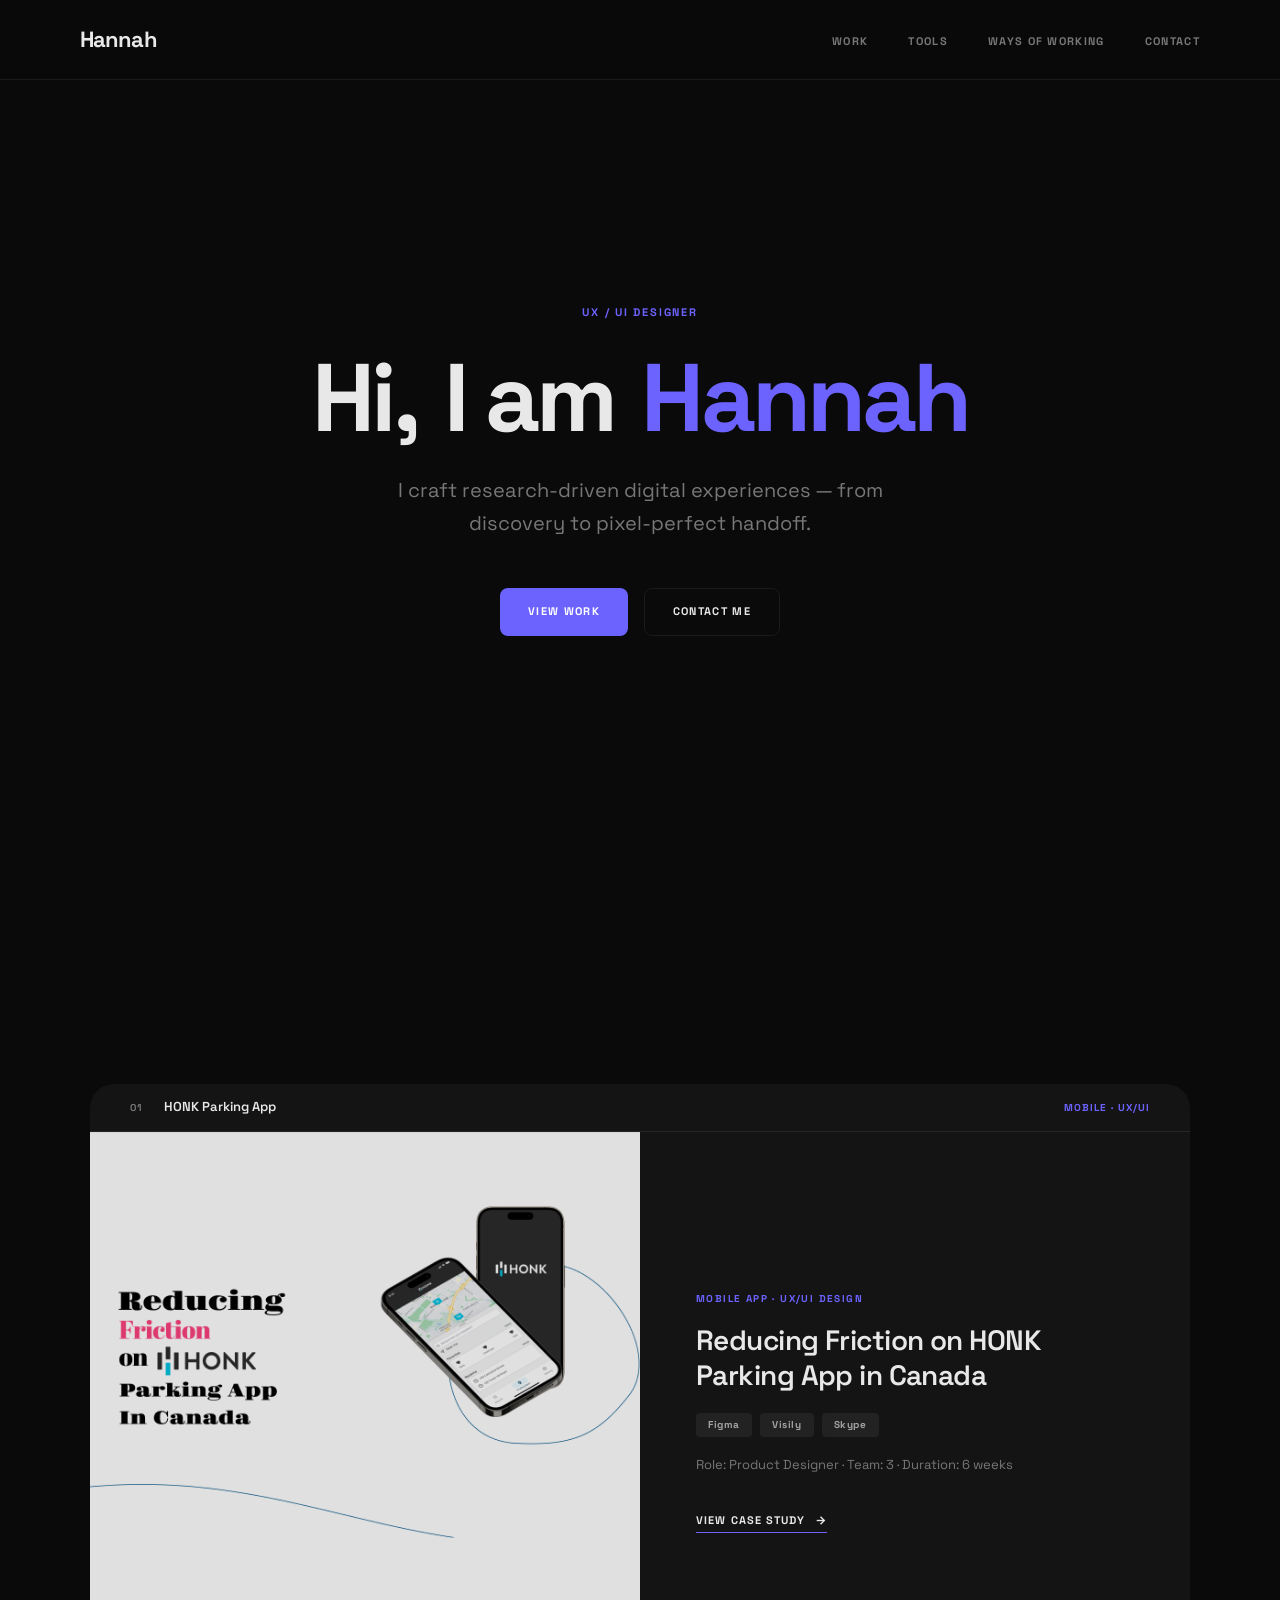
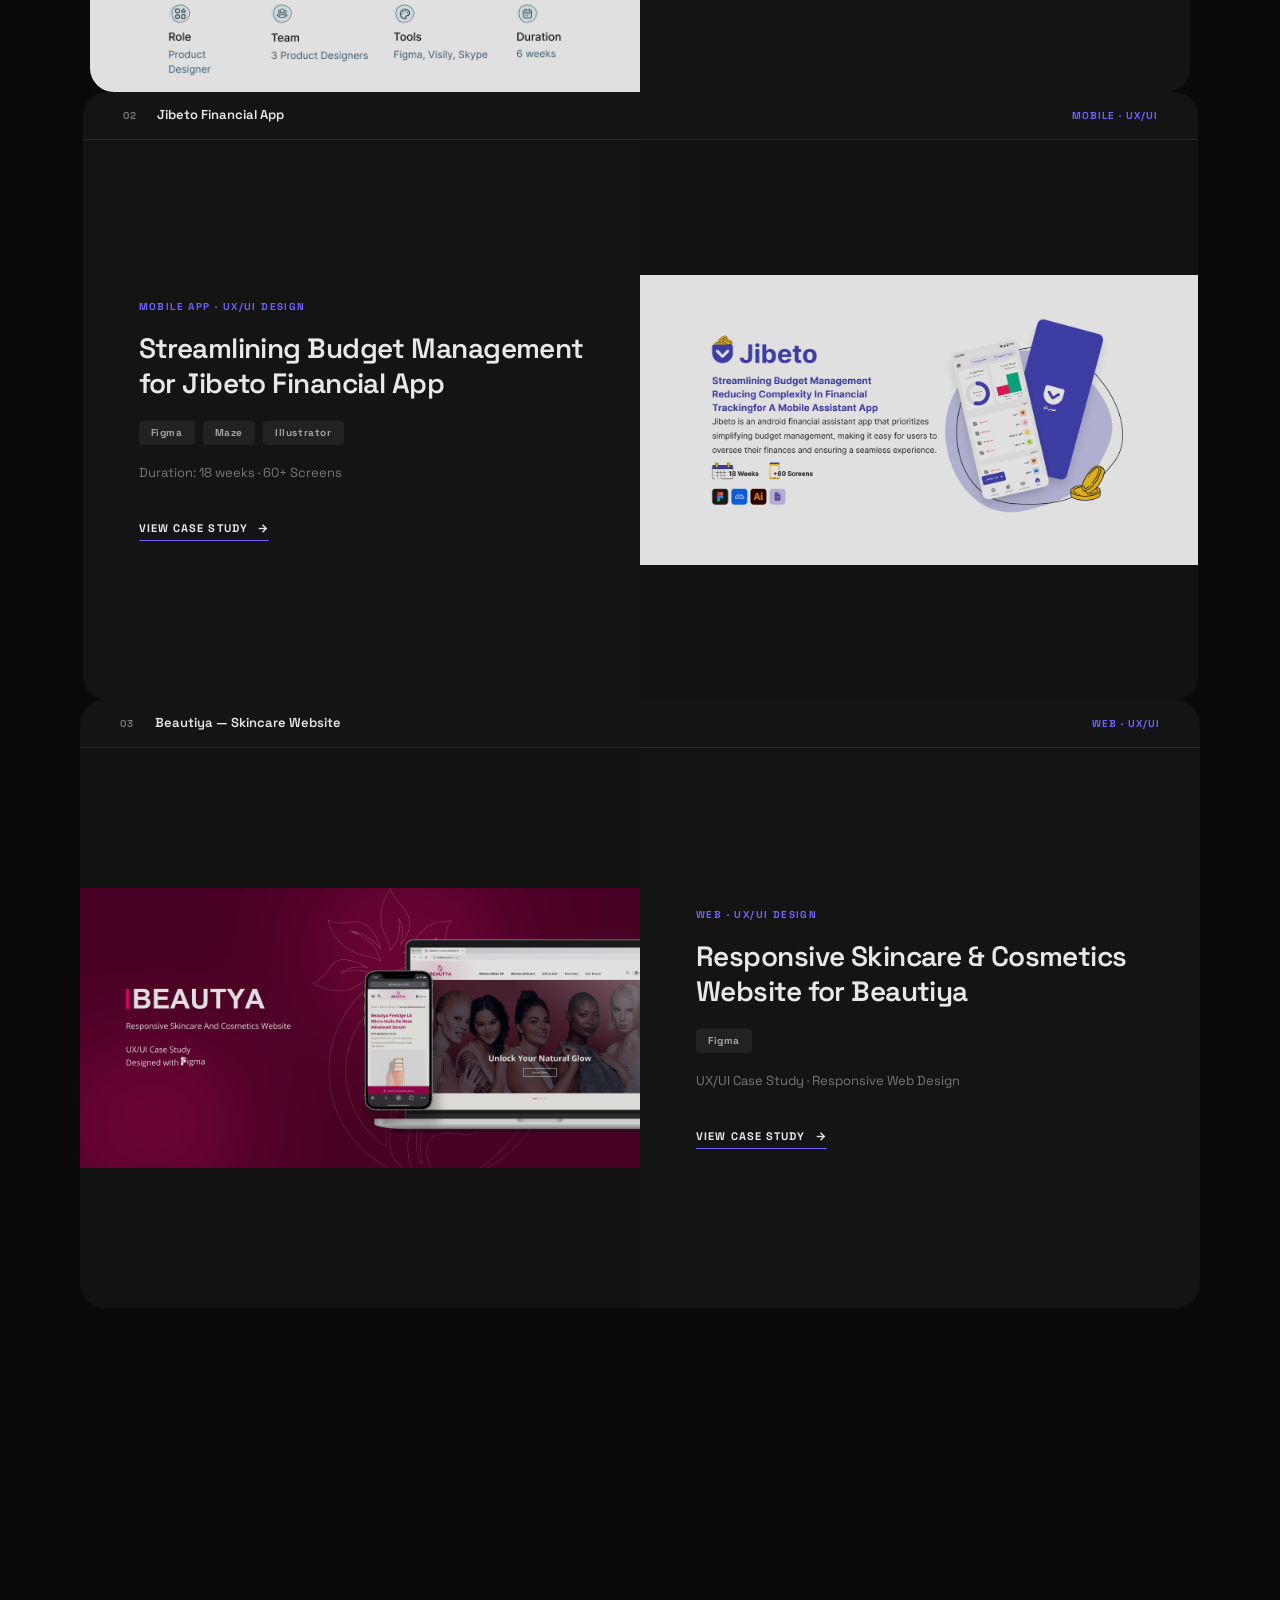
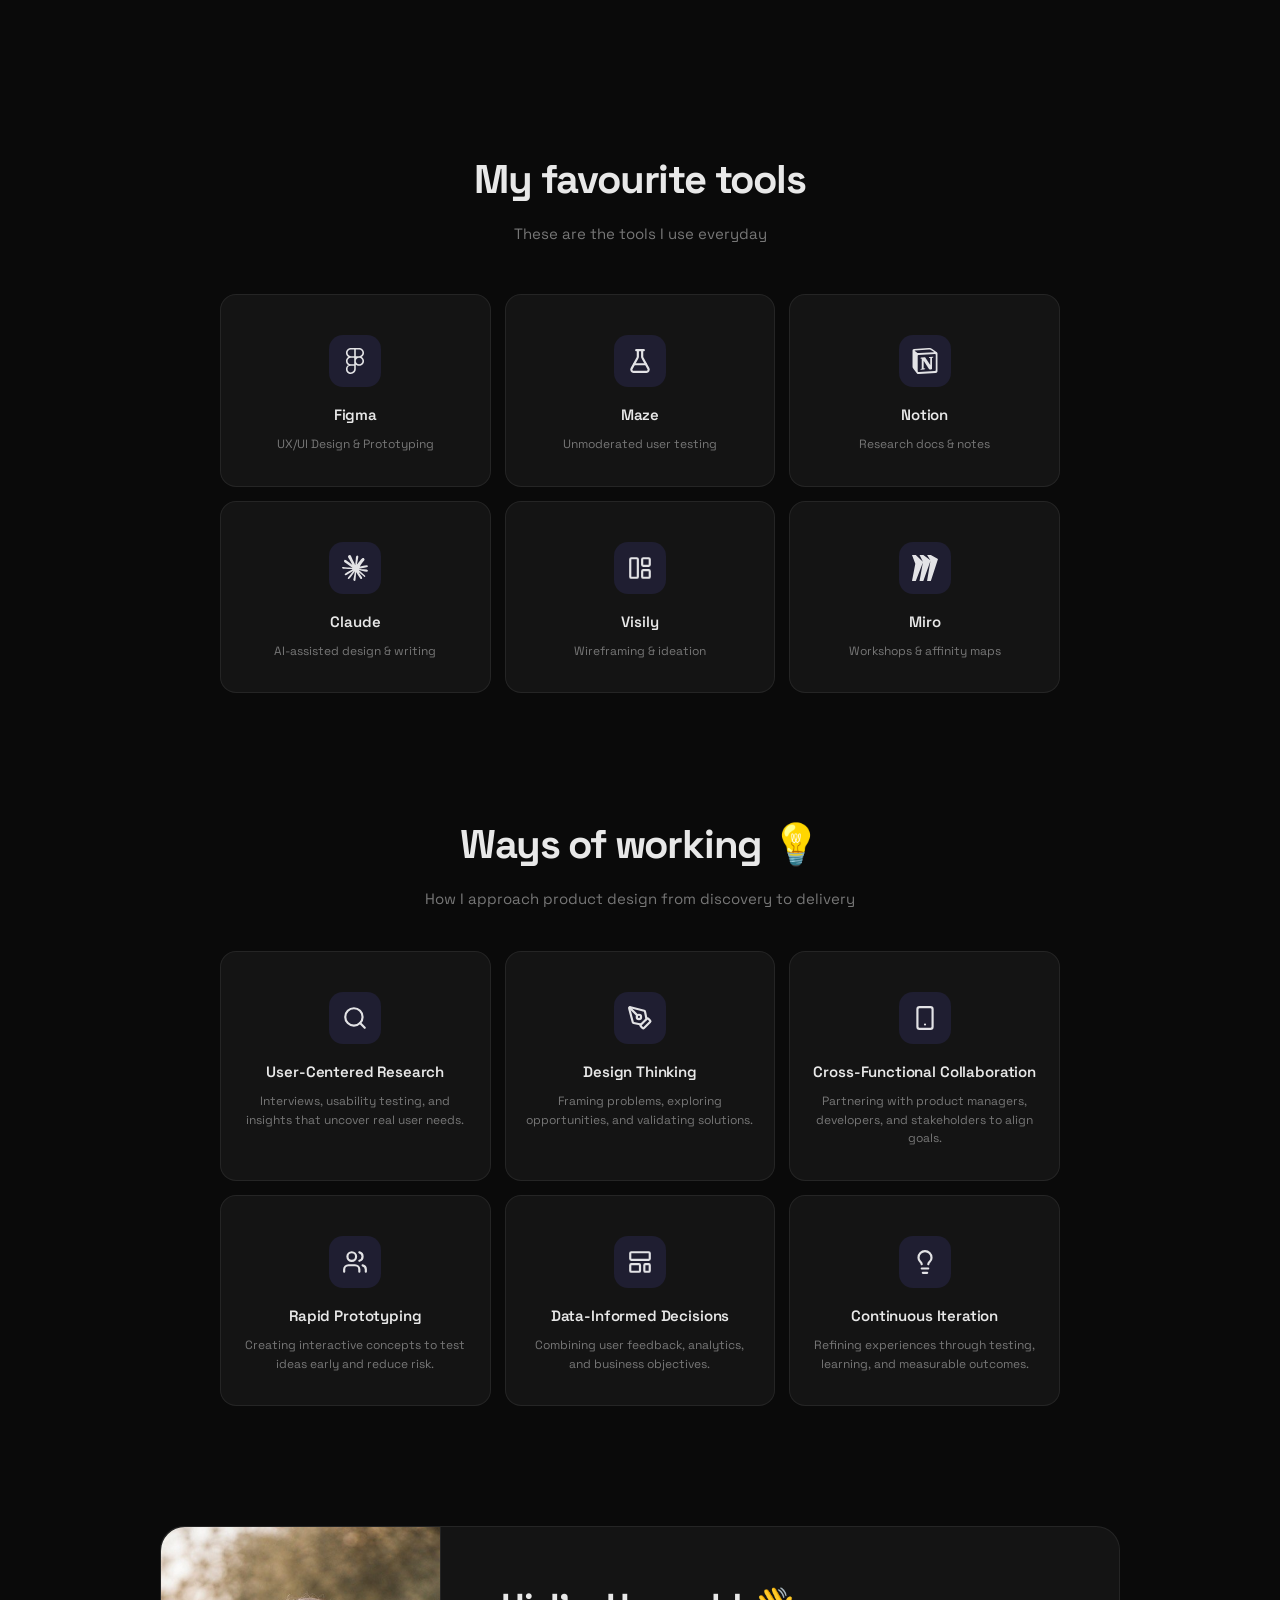
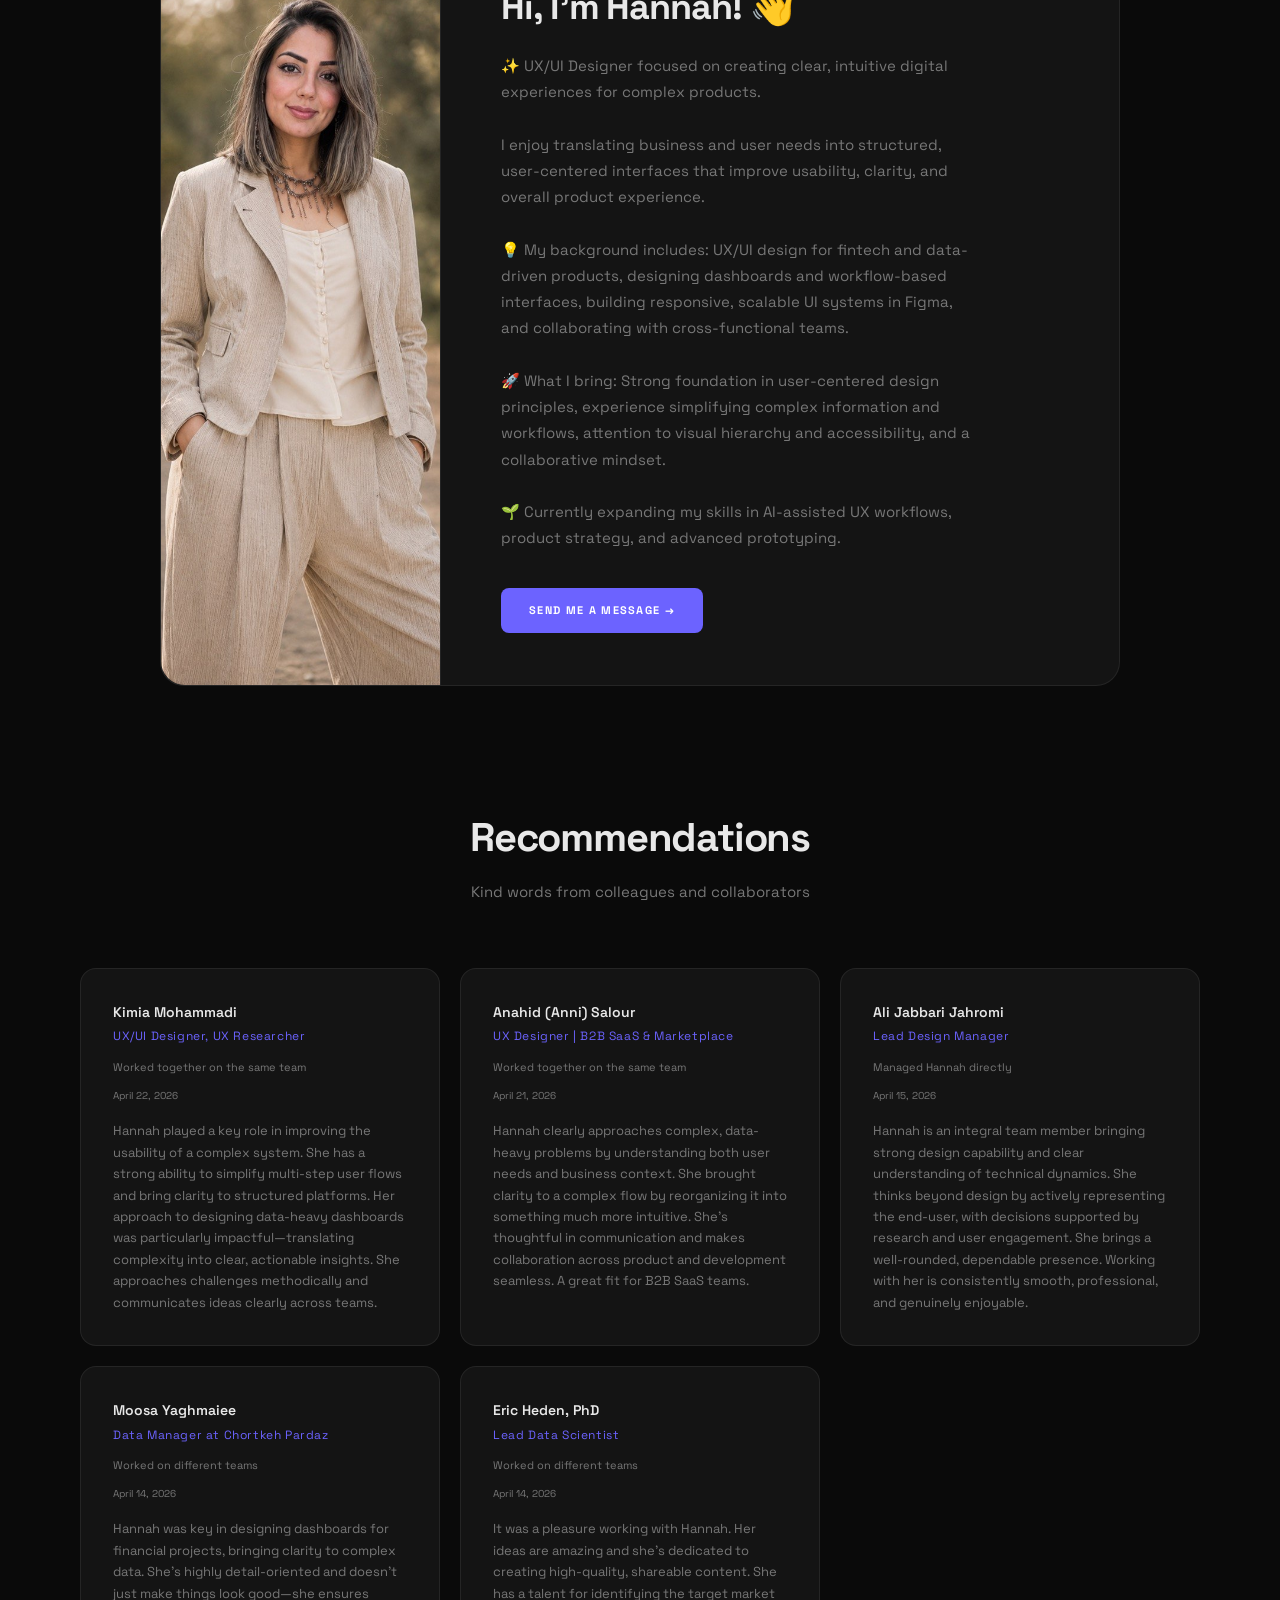
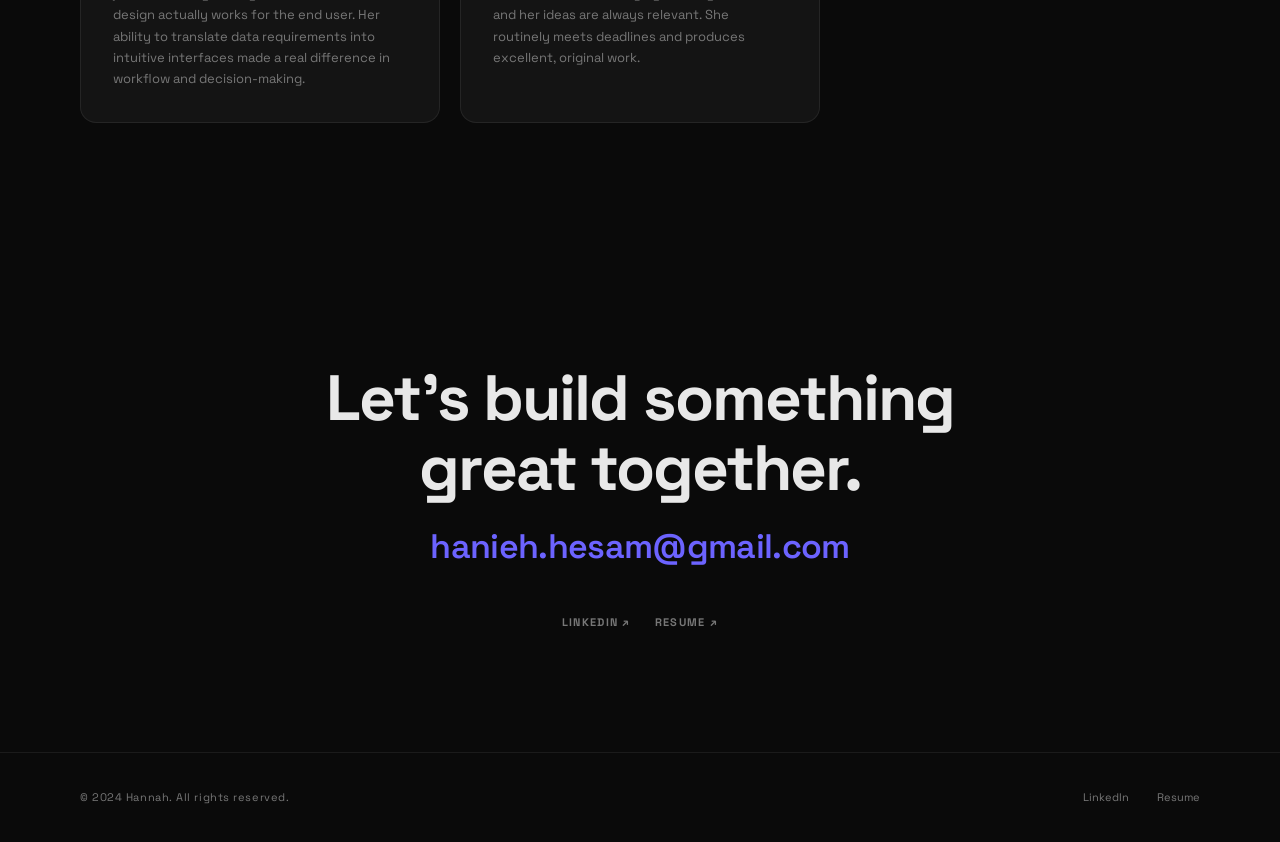
==== index.html @ 0804cde6 "Initial portfolio website" ====
<!DOCTYPE html>
<html lang="en">
<head>
  <meta charset="UTF-8">
  <meta name="viewport" content="width=device-width, initial-scale=1.0">
  <title>Hannah — UX/UI Designer</title>
  <link href="https://fonts.googleapis.com/css2?family=Space+Grotesk:wght@300;400;500;600;700&display=swap" rel="stylesheet">
  <style>
    :root {
      --bg: #0A0A0A;
      --surface: #141414;
      --surface-hover: #1c1c1c;
      --text: #E8E8E8;
      --text-muted: #777;
      --accent: #6C63FF;
      --accent-glow: rgba(108,99,255,0.25);
      --border: rgba(255,255,255,0.07);
      --r-sm: 8px;
      --r-md: 16px;
      --r-lg: 24px;
    }

    *, *::before, *::after { box-sizing: border-box; margin: 0; padding: 0; }
    html { scroll-behavior: smooth; }
    body {
      background: var(--bg);
      color: var(--text);
      font-family: 'Space Grotesk', sans-serif;
      line-height: 1.6;
      overflow-x: hidden;
    }

    /* ── ANIMATIONS ── */
    @keyframes wordIn {
      0%   { opacity:0; filter:blur(10px); transform:translateY(40px); }
      50%  { opacity:.5; filter:blur(4px); transform:translateY(-4px); }
      100% { opacity:1; filter:blur(0); transform:translateY(0); }
    }
    @keyframes scaleIn {
      from { transform:scaleX(0); }
      to   { transform:scaleX(1); }
    }

    /* scroll-enter base */
    .anim {
      opacity: 0;
      filter: blur(12px);
      transform: translateY(28px);
      transition:
        opacity .7s cubic-bezier(.25,.46,.45,.94),
        filter  .7s cubic-bezier(.25,.46,.45,.94),
        transform .7s cubic-bezier(.25,.46,.45,.94);
    }
    .anim.in { opacity:1; filter:blur(0); transform:translateY(0); }
    .d1 { transition-delay:.09s; }
    .d2 { transition-delay:.18s; }
    .d3 { transition-delay:.27s; }
    .d4 { transition-delay:.36s; }
    .d5 { transition-delay:.45s; }
    .d6 { transition-delay:.54s; }

    /* ── NAV ── */
    nav {
      position: fixed; top:0; left:0; right:0; z-index:100;
      padding: 22px 80px;
      display: flex; justify-content:space-between; align-items:center;
      background: rgba(10,10,10,.85);
      backdrop-filter: blur(24px);
      -webkit-backdrop-filter: blur(24px);
      border-bottom: 1px solid var(--border);
    }
    .nav-logo {
      font-size: 22px; font-weight:700; letter-spacing:-.04em;
      color: var(--text); text-decoration:none;
    }
    .nav-links { display:flex; gap:40px; list-style:none; }
    .nav-links a {
      font-size:11px; font-weight:700; letter-spacing:.12em; text-transform:uppercase;
      color: var(--text-muted); text-decoration:none; position:relative;
      transition: color .25s;
    }
    .nav-links a::after {
      content:''; position:absolute; bottom:-3px; left:0; width:100%; height:1px;
      background: var(--text); transform:scaleX(0); transform-origin:left;
      transition: transform .25s cubic-bezier(.25,.46,.45,.94);
    }
    .nav-links a:hover { color:var(--text); }
    .nav-links a:hover::after { transform:scaleX(1); }

    .hamburger {
      display:none; background:none; border:none; cursor:pointer; color:var(--text); padding:4px;
    }
    .mob-menu {
      display:none; position:fixed; inset:0; z-index:99;
      background:rgba(10,10,10,.97); flex-direction:column;
      justify-content:center; align-items:center; gap:48px;
    }
    .mob-menu.open { display:flex; }
    .mob-menu a { font-size:36px; font-weight:700; color:var(--text); text-decoration:none; }
    .mob-close {
      position:absolute; top:24px; right:24px;
      background:none; border:none; color:var(--text); cursor:pointer;
    }

    /* ── HERO ── */
    .hero {
      min-height:100vh; display:flex; align-items:center;
      padding: 120px 80px 80px; position:relative; overflow:hidden;
      isolation: isolate; z-index: 1;
    }
    .hero-inner { width:100%; z-index:1; text-align:center; display:flex; flex-direction:column; align-items:center; }
    .hero-label {
      display:block; font-size:11px; font-weight:700; letter-spacing:.16em;
      text-transform:uppercase; color:var(--accent); margin-bottom:28px;
    }
    .hero-h1 {
      font-size: clamp(52px,8vw,96px); font-weight:700; line-height:1.0;
      letter-spacing:-.04em; margin-bottom:28px;
      display:flex; flex-wrap:wrap; gap:.08em .28em; justify-content:center;
    }
    .hero-h1 .w {
      display:inline-block; opacity:0; filter:blur(10px); transform:translateY(40px);
    }
    .hero-h1 .w.in { animation: wordIn .7s cubic-bezier(.25,.46,.45,.94) forwards; }
    .hero-h1 .accent { color: var(--accent); }

    .hero-sub {
      font-size:20px; line-height:1.65; color:var(--text-muted);
      max-width:520px; margin-bottom:48px; text-align:center;
      opacity:0; filter:blur(8px); transform:translateY(20px);
      transition: all .7s cubic-bezier(.25,.46,.45,.94) .85s;
    }
    .hero-sub.in { opacity:1; filter:blur(0); transform:translateY(0); }
    .hero-ctas {
      display:flex; gap:16px; flex-wrap:wrap;
      opacity:0; transform:translateY(16px);
      transition: all .7s cubic-bezier(.25,.46,.45,.94) 1.05s;
    }
    .hero-ctas.in { opacity:1; transform:translateY(0); }

    /* buttons */
    .btn {
      display:inline-flex; align-items:center; gap:8px;
      font-size:11px; font-weight:700; letter-spacing:.12em; text-transform:uppercase;
      text-decoration:none; padding:14px 28px; border-radius:var(--r-sm);
      cursor:pointer; border:none;
      transition: transform .2s cubic-bezier(.4,0,.2,1), box-shadow .2s;
    }
    .btn:active { transform:scale(.97) !important; }
    .btn-fill { background:var(--accent); color:#fff; }
    .btn-fill:hover { transform:scale(1.05); box-shadow:0 8px 32px var(--accent-glow); }
    .btn-outline { background:transparent; color:var(--text); border:1px solid var(--border); }
    .btn-outline:hover { transform:scale(1.05); border-color:rgba(255,255,255,.25); }

    /* ── SECTION SHELL ── */
    .sec { padding:120px 80px; }
    .sec-label {
      display:inline-block; font-size:10px; font-weight:700; letter-spacing:.18em;
      text-transform:uppercase; color:var(--text-muted); margin-bottom:64px;
      position:relative;
    }
    .sec-label::after {
      content:''; position:absolute; bottom:-10px; left:0; width:100%; height:1px;
      background:var(--accent); transform:scaleX(0); transform-origin:left;
    }
    .sec-label.in::after { animation: scaleIn .9s cubic-bezier(.76,0,.24,1) .15s forwards; }

    /* ── WORK — STICKY FOLDING STACK ──
       Identical to stacky.framer.website:
       • All cards are direct siblings inside one scroll container — no wrappers.
       • Each card is position:sticky with top increasing by PEEK_H (48px) per card.
       • Later cards in the DOM appear on top (natural z stacking).
       • When you scroll, each new card slides up and covers the previous one,
         leaving only its PEEK_H strip visible — exactly like dealing cards.
       • Slightly increasing max-width per card creates a perspective fan.
    */
    .work-sticky-section {
      padding-top: 0;
      padding-bottom: 0;
    }
    .work-section-header { padding: 120px 80px 64px; }

    /* The stack container — all 3 sticky cards live directly inside this */
    .work-stack {
      position: relative;
      /* bottom padding keeps the full last card visible after scrolling */
      padding-bottom: 320px;
    }

    .work-card-sticky {
      position: sticky;
      /* top & max-width set per-card via inline style */
      width: calc(100% - 160px);
      margin: 0 auto;
      border-radius: var(--r-lg);
      overflow: hidden;
      background: var(--surface);
      transform-origin: top center;
      /* transition only for hover bg; transform is JS-driven */
      transition: background .4s, box-shadow .4s;
    }
    .work-card-sticky:hover {
      background: var(--surface-hover);
      box-shadow: 0 24px 60px rgba(0,0,0,.6);
    }

    /* ── PEEK STRIP ──
       This 48px bar is what shows when a card is buried under the next one.
       Height must equal the step between each card's `top` value.
    */
    .card-peek {
      height: 48px;
      display: flex;
      align-items: center;
      gap: 20px;
      padding: 0 40px;
      border-bottom: 1px solid var(--border);
    }
    .card-peek-num  { font-size:10px; font-weight:700; letter-spacing:.14em; color:var(--text-muted); }
    .card-peek-name { font-size:13px; font-weight:600; color:var(--text); flex:1; }
    .card-peek-cat  { font-size:10px; font-weight:700; letter-spacing:.1em; text-transform:uppercase; color:var(--accent); }

    /* ── CARD BODY ── */
    .card-inner {
      display: grid;
      grid-template-columns: 1fr 1fr;
      min-height: 560px;
    }
    .card-inner.rev { direction: rtl; }
    .card-inner.rev > * { direction: ltr; }

    .wc-img { overflow: hidden; display: flex; align-items: stretch; }
    .wc-img img {
      width: 100%; height: 100%;
      object-fit: cover; object-position: top center;
      display: block;
      transition: transform .7s cubic-bezier(.25,.46,.45,.94), filter .7s;
      filter: brightness(.88);
    }
    .wc-img.contain img {
      object-fit: contain; object-position: center;
      background: var(--surface);
    }
    .work-card-sticky:hover .wc-img img { transform: scale(1.04); filter: brightness(1); }
    .wc-body { padding: 48px 56px; display: flex; flex-direction: column; justify-content: center; }
    .wc-cat {
      font-size: 10px; font-weight: 700; letter-spacing: .14em; text-transform: uppercase;
      color: var(--accent); margin-bottom: 16px;
    }
    .wc-title { font-size: 28px; font-weight: 600; line-height: 1.25; letter-spacing: -.02em; margin-bottom: 20px; }
    .wc-tags { display: flex; flex-wrap: wrap; gap: 8px; margin-bottom: 18px; }
    .tag {
      background: rgba(255,255,255,.06); color: rgba(232,232,232,.65);
      padding: 4px 12px; border-radius: 4px; font-size: 10px; font-weight: 700; letter-spacing: .06em;
    }
    .wc-meta { font-size: 13px; color: var(--text-muted); margin-bottom: 36px; }
    .wc-cta {
      display: inline-flex; align-items: center; gap: 8px;
      font-size:11px; font-weight:700; letter-spacing:.1em; text-transform:uppercase;
      color:var(--text); text-decoration:none;
      padding-bottom:3px; border-bottom:1px solid var(--accent); width:fit-content;
      transition:gap .2s, color .2s;
    }
    .wc-cta svg { width:13px; height:13px; transition:transform .2s; }
    .wc-cta:hover { gap:14px; color:var(--accent); }
    .wc-cta:hover svg { transform:translateX(3px); }

    /* ── TOOLS + WAYS OF WORKING — centered 3×2 icon card grid ── */
    .tools-header { margin-bottom: 48px; text-align: center; }
    .tools-h {
      font-size: clamp(26px, 3.5vw, 40px); font-weight: 700;
      letter-spacing: -.03em; margin-bottom: 10px; text-align: center;
    }
    .tools-sub-text { font-size: 15px; color: var(--text-muted); text-align: center; }
    .tools-sub-text { margin-bottom: 40px; }

    .icon-grid {
      display: grid;
      grid-template-columns: repeat(3, 1fr);
      gap: 14px;
      max-width: 840px;
      margin: 0 auto;
    }
    .icon-card {
      background: var(--surface); border: 1px solid var(--border);
      border-radius: var(--r-md); padding: 40px 20px 32px;
      text-align: center; display: flex; flex-direction: column;
      align-items: center; gap: 8px;
      transition: background .3s, transform .3s cubic-bezier(.25,.46,.45,.94), box-shadow .3s;
    }
    .icon-card:hover {
      background: var(--surface-hover);
      transform: translateY(-5px);
      box-shadow: 0 16px 40px rgba(0,0,0,.45);
    }
    .ic-icon-wrap {
      width: 52px; height: 52px; border-radius: 14px;
      background: rgba(108,99,255,.12);
      display: flex; align-items: center; justify-content: center;
      margin-bottom: 8px;
    }
    .ic-icon {
      width: 26px; height: 26px;
      filter: brightness(0) invert(1); opacity: .88;
    }
    .ic-num {
      font-size: 10px; font-weight: 700; letter-spacing: .16em; color: var(--accent);
    }
    .ic-title { font-size: 15px; font-weight: 600; letter-spacing: -.01em; }
    .ic-desc { font-size: 12px; color: var(--text-muted); line-height: 1.55; }

    /* ── ABOUT CARD — same width as work cards ── */
    .about-section { padding: 0 80px 120px; }
    .about-card {
      width: calc(100% - 160px); max-width: 1130px; margin: 0 auto;
      background: var(--surface); border: 1px solid var(--border);
      border-radius: var(--r-lg); display: grid;
      grid-template-columns: 280px 1fr;
      transition: box-shadow .35s;
    }
    .about-card:hover { box-shadow: 0 20px 60px rgba(0,0,0,.45); }
    .about-img-wrap {
      overflow: hidden;
      min-height: 320px; border-right: 1px solid var(--border);
      border-radius: var(--r-lg) 0 0 var(--r-lg);
    }
    .about-img-wrap img {
      width: 100%; height: 100%; object-fit: cover; object-position: center top; display: block;
    }
    .about-body {
      padding: 52px 60px;
      display: flex; flex-direction: column; justify-content: center;
    }
    .about-greeting {
      font-size: clamp(26px, 3vw, 36px); font-weight: 700;
      letter-spacing: -.03em; margin-bottom: 16px;
    }
    .about-desc {
      font-size: 15px; line-height: 1.75; color: var(--text-muted);
      max-width: 480px; margin-bottom: 36px;
    }
    .about-btn {
      align-self: flex-start;
      display: inline-flex; align-items: center; gap: 8px;
      font-size: 11px; font-weight: 700; letter-spacing: .12em; text-transform: uppercase;
      text-decoration: none; padding: 14px 28px; border-radius: var(--r-sm);
      background: var(--accent); color: #fff;
      transition: transform .2s, box-shadow .2s;
    }
    .about-btn:hover { transform: scale(1.05); box-shadow: 0 8px 32px var(--accent-glow); }

    /* ── CONTACT ── */
    .contact-sec { padding:120px 80px; text-align:center; display:flex; flex-direction:column; align-items:center; }
    .contact-h {
      font-size:clamp(38px,5vw,68px); font-weight:700; line-height:1.1;
      letter-spacing:-.03em; max-width:700px; margin-bottom:16px;
    }
    .contact-sub { font-size:16px; color:var(--text-muted); margin-bottom:48px; }
    .contact-email {
      display:inline-block; font-size:clamp(18px,3vw,34px); font-weight:600;
      letter-spacing:-.02em; color:var(--accent); text-decoration:none;
      margin-bottom:40px; position:relative;
    }
    .contact-email::after {
      content:''; position:absolute; bottom:-3px; left:0; width:100%; height:2px;
      background:var(--accent); transform:scaleX(0); transform-origin:center;
      transition:transform .3s;
    }
    .contact-email:hover::after { transform:scaleX(1); }
    .contact-socials { display:flex; gap:24px; justify-content:center; }
    .soc-link {
      font-size:11px; font-weight:700; letter-spacing:.12em; text-transform:uppercase;
      color:var(--text-muted); text-decoration:none;
      transition:color .2s, transform .2s;
    }
    .soc-link:hover { color:var(--text); transform:translateX(3px); }

    /* ── RECOMMENDATIONS ── */
    .recommendations-section { padding: 0 80px 120px; }
    .recommendations-header { text-align: center; margin-bottom: 64px; }
    .rec-h { font-size: clamp(26px, 3.5vw, 40px); font-weight: 700; letter-spacing: -.03em; margin-bottom: 10px; }
    .rec-sub { font-size: 15px; color: var(--text-muted); }
    .rec-grid { display: grid; grid-template-columns: repeat(auto-fit, minmax(320px, 1fr)); gap: 20px; max-width: 1200px; margin: 0 auto; }
    .rec-card {
      background: var(--surface); border: 1px solid var(--border);
      border-radius: var(--r-md); padding: 32px;
      transition: background .3s, box-shadow .3s;
      display: flex; flex-direction: column;
    }
    .rec-card:hover { background: var(--surface-hover); box-shadow: 0 16px 40px rgba(0,0,0,.45); }
    .rec-author { font-size: 14px; font-weight: 600; color: var(--text); margin-bottom: 4px; }
    .rec-title { font-size: 12px; color: var(--accent); margin-bottom: 12px; letter-spacing: .05em; }
    .rec-relation { font-size: 11px; color: var(--text-muted); margin-bottom: 12px; }
    .rec-date { font-size: 10px; color: var(--text-muted); margin-bottom: 16px; }
    .rec-text { font-size: 13px; color: var(--text-muted); line-height: 1.65; flex: 1; }

    /* ── FOOTER ── */
    footer {
      padding:36px 80px; border-top:1px solid var(--border);
      display:flex; justify-content:space-between; align-items:center;
    }
    .foot-copy { font-size:11px; color:var(--text-muted); letter-spacing:.05em; }
    .foot-links { display:flex; gap:28px; }
    .foot-links a {
      font-size:11px; color:var(--text-muted); text-decoration:none;
      transition:color .2s;
    }
    .foot-links a:hover { color:var(--text); }

    /* ── RESPONSIVE ── */
    @media(max-width:900px){
      nav { padding:18px 24px; }
      .nav-links { display:none; }
      .hamburger { display:block; }
      .hero { padding:100px 24px 60px; }
      .sec { padding:80px 24px; }
      /* Work sticky — disable on mobile, show flat */
      .work-section-header { padding: 80px 24px 48px; }
      .work-stack { padding-bottom: 0; }
      .work-card-sticky {
        position: relative !important;
        top: auto !important;
        max-width: 100% !important;
        width: calc(100% - 48px) !important;
        transform: none !important;
        margin-bottom: 4px;
      }
      .card-inner { grid-template-columns: 1fr; min-height: auto; }
      .card-inner.rev { direction: ltr; }
      .wc-img { height: 240px; }
      .wc-img img { height: 240px; }
      .wc-body { padding: 32px 28px; }
      .wc-title { font-size: 20px; }
      .icon-grid { grid-template-columns: repeat(2, 1fr); max-width: 100%; }
      .about-section { padding: 0 24px 80px; }
      .about-card { grid-template-columns: 1fr; width: calc(100% - 48px); max-width: 100%; }
      .about-img-wrap { min-height: 200px; border-right: none; border-bottom: 1px solid var(--border); border-radius: var(--r-lg) var(--r-lg) 0 0; }
      .about-body { padding: 32px 28px; }
      .recommendations-section { padding: 0 24px 80px; }
      .rec-grid { grid-template-columns: 1fr; }
      .contact-sec { padding:80px 24px; }
      footer { padding:28px 24px; flex-direction:column; gap:16px; text-align:center; }
    }
    @media(max-width:480px){
      .icon-grid { grid-template-columns: 1fr; }
      .icon-card { padding: 32px 16px 24px; }
    }
    @media(prefers-reduced-motion:reduce){
      *,*::before,*::after { animation-duration:.01ms !important; transition-duration:.01ms !important; }
    }
  </style>
</head>
<body>

<!-- NAV -->
<nav>
  <a class="nav-logo" href="#">Hannah</a>
  <ul class="nav-links">
    <li><a href="#work">Work</a></li>
    <li><a href="#tools">Tools</a></li>
    <li><a href="#skills">Ways of working</a></li>
    <li><a href="#contact">Contact</a></li>
  </ul>
  <button class="hamburger" id="ham" aria-label="Menu">
    <svg width="22" height="22" viewBox="0 0 24 24" fill="none" stroke="currentColor" stroke-width="2">
      <line x1="3" y1="6" x2="21" y2="6"/><line x1="3" y1="12" x2="21" y2="12"/><line x1="3" y1="18" x2="21" y2="18"/>
    </svg>
  </button>
</nav>

<!-- MOBILE MENU -->
<div class="mob-menu" id="mobMenu">
  <button class="mob-close" onclick="closeMob()" aria-label="Close">
    <svg width="24" height="24" viewBox="0 0 24 24" fill="none" stroke="currentColor" stroke-width="2">
      <line x1="18" y1="6" x2="6" y2="18"/><line x1="6" y1="6" x2="18" y2="18"/>
    </svg>
  </button>
  <a href="#work" onclick="closeMob()">Work</a>
  <a href="#tools" onclick="closeMob()">Tools</a>
  <a href="#skills" onclick="closeMob()">Ways of working</a>
  <a href="#contact" onclick="closeMob()">Contact</a>
</div>

<!-- HERO -->
<section class="hero">
  <div class="hero-inner">
    <span class="hero-label anim" id="hLabel">UX / UI Designer</span>
    <h1 class="hero-h1" id="hTitle" aria-label="Hi, I am Hannah">
      <span class="w">Hi,</span>
      <span class="w">I&nbsp;am</span>
      <span class="w accent">Hannah</span>
    </h1>
    <p class="hero-sub" id="hSub">
      I craft research-driven digital experiences — from discovery to pixel-perfect handoff.
    </p>
    <div class="hero-ctas" id="hCtas">
      <a href="#work" class="btn btn-fill">View Work</a>
      <a href="#contact" class="btn btn-outline">Contact Me</a>
    </div>
  </div>
</section>

<!-- WORK — Identical sticky fold to stacky.framer.website -->
<!--
  HOW THIS WORKS:
  All 3 cards are direct siblings inside .work-stack (NO individual wrappers).
  position:sticky + the cards' own natural height creates scroll distance.
  Card 1 sticks at top:80px.  Card 2 scrolls up and sticks at top:128px,
  leaving 48px of Card 1 visible above it.  Card 3 sticks at top:176px,
  leaving 48px of Card 2 and 96px of Card 1 above it.
  Result: a fan of peeking card tabs — identical to the Stacky fold effect.
-->
<section id="work" class="work-sticky-section">

  <div class="work-section-header">
  </div>

  <div class="work-stack">

    <!--
      Card 1 — HONK
      top: 80px  (nav height ~72px + small buffer)
      max-width: 1100px  (narrowest — deepest in fan when buried)
      z-order: first in DOM → sits behind Card 2 & 3 naturally
    -->
    <div class="work-card-sticky" style="top:80px; max-width:1100px;">
      <div class="card-peek">
        <span class="card-peek-num">01</span>
        <span class="card-peek-name">HONK Parking App</span>
        <span class="card-peek-cat">Mobile · UX/UI</span>
      </div>
      <div class="card-inner">
        <div class="wc-img">
          <img src="portfoli_cases/Honk/01_header.png" alt="HONK Parking App case study" loading="lazy">
        </div>
        <div class="wc-body">
          <span class="wc-cat">Mobile App · UX/UI Design</span>
          <h3 class="wc-title">Reducing Friction on HONK Parking App in Canada</h3>
          <div class="wc-tags">
            <span class="tag">Figma</span><span class="tag">Visily</span><span class="tag">Skype</span>
          </div>
          <p class="wc-meta">Role: Product Designer · Team: 3 · Duration: 6 weeks</p>
          <a href="honk.html" class="wc-cta">
            View Case Study
            <svg viewBox="0 0 24 24" fill="none" stroke="currentColor" stroke-width="2.5">
              <line x1="5" y1="12" x2="19" y2="12"/><polyline points="12 5 19 12 12 19"/>
            </svg>
          </a>
        </div>
      </div>
    </div>

    <!--
      Card 2 — JIBETO
      top: 128px  (= 80 + 48px peek strip)
      max-width: 1120px  (medium — mid fan)
      z-order: second → sits above Card 1, below Card 3
    -->
    <div class="work-card-sticky" style="top:128px; max-width:1115px;">
      <div class="card-peek">
        <span class="card-peek-num">02</span>
        <span class="card-peek-name">Jibeto Financial App</span>
        <span class="card-peek-cat">Mobile · UX/UI</span>
      </div>
      <div class="card-inner rev">
        <div class="wc-img contain">
          <img src="portfoli_cases/Jibeto/Header.png" alt="Jibeto Financial App case study" loading="lazy">
        </div>
        <div class="wc-body">
          <span class="wc-cat">Mobile App · UX/UI Design</span>
          <h3 class="wc-title">Streamlining Budget Management for Jibeto Financial App</h3>
          <div class="wc-tags">
            <span class="tag">Figma</span><span class="tag">Maze</span><span class="tag">Illustrator</span>
          </div>
          <p class="wc-meta">Duration: 18 weeks · 60+ Screens</p>
          <a href="jibeto.html" class="wc-cta">
            View Case Study
            <svg viewBox="0 0 24 24" fill="none" stroke="currentColor" stroke-width="2.5">
              <line x1="5" y1="12" x2="19" y2="12"/><polyline points="12 5 19 12 12 19"/>
            </svg>
          </a>
        </div>
      </div>
    </div>

    <!--
      Card 3 — BEAUTIYA
      top: 176px  (= 128 + 48px peek strip)
      max-width: 1140px  (widest — frontmost in fan, full card visible)
      z-order: last → naturally on top of Card 1 & 2
    -->
    <div class="work-card-sticky" style="top:176px; max-width:1130px;">
      <div class="card-peek">
        <span class="card-peek-num">03</span>
        <span class="card-peek-name">Beautiya — Skincare Website</span>
        <span class="card-peek-cat">Web · UX/UI</span>
      </div>
      <div class="card-inner">
        <div class="wc-img contain">
          <img src="portfoli_cases/beautiya/00_header.png" alt="Beautiya Cosmetics Website case study" loading="lazy">
        </div>
        <div class="wc-body">
          <span class="wc-cat">Web · UX/UI Design</span>
          <h3 class="wc-title">Responsive Skincare &amp; Cosmetics Website for Beautiya</h3>
          <div class="wc-tags">
            <span class="tag">Figma</span>
          </div>
          <p class="wc-meta">UX/UI Case Study · Responsive Web Design</p>
          <a href="beautiya.html" class="wc-cta">
            View Case Study
            <svg viewBox="0 0 24 24" fill="none" stroke="currentColor" stroke-width="2.5">
              <line x1="5" y1="12" x2="19" y2="12"/><polyline points="12 5 19 12 12 19"/>
            </svg>
          </a>
        </div>
      </div>
    </div>

  </div><!-- /.work-stack -->

</section>

<!-- TOOLS -->
<section id="tools" class="sec">
  <div class="tools-header">
    <h2 class="tools-h anim">My favourite tools</h2>
    <p class="tools-sub-text anim d1">These are the tools I use everyday</p>
  </div>
  <div class="icon-grid">
    <div class="icon-card anim">
      <div class="ic-icon-wrap">
        <img class="ic-icon" src="icons/tool-figma.svg" alt="" width="26" height="26">
      </div>
      <span class="ic-title">Figma</span>
      <span class="ic-desc">UX/UI Design &amp; Prototyping</span>
    </div>
    <div class="icon-card anim d1">
      <div class="ic-icon-wrap">
        <img class="ic-icon" src="icons/tool-maze.svg" alt="" width="26" height="26">
      </div>
      <span class="ic-title">Maze</span>
      <span class="ic-desc">Unmoderated user testing</span>
    </div>
    <div class="icon-card anim d2">
      <div class="ic-icon-wrap">
        <img class="ic-icon" src="icons/tool-notion.svg" alt="" width="26" height="26">
      </div>
      <span class="ic-title">Notion</span>
      <span class="ic-desc">Research docs &amp; notes</span>
    </div>
    <div class="icon-card anim d3">
      <div class="ic-icon-wrap">
        <img class="ic-icon" src="icons/tool-claude.svg" alt="" width="26" height="26">
      </div>
      <span class="ic-title">Claude</span>
      <span class="ic-desc">AI-assisted design &amp; writing</span>
    </div>
    <div class="icon-card anim d4">
      <div class="ic-icon-wrap">
        <img class="ic-icon" src="icons/tool-visily.svg" alt="" width="26" height="26">
      </div>
      <span class="ic-title">Visily</span>
      <span class="ic-desc">Wireframing &amp; ideation</span>
    </div>
    <div class="icon-card anim d5">
      <div class="ic-icon-wrap">
        <img class="ic-icon" src="icons/tool-miro.svg" alt="" width="26" height="26">
      </div>
      <span class="ic-title">Miro</span>
      <span class="ic-desc">Workshops &amp; affinity maps</span>
    </div>
  </div>
</section>

<!-- WAYS OF WORKING -->
<section id="skills" class="sec" style="padding-top:0;">
  <h2 class="tools-h anim">Ways of working 💡</h2>
  <p class="tools-sub-text anim d1">How I approach product design from discovery to delivery</p>
  <div class="icon-grid">
    <div class="icon-card anim">
      <div class="ic-icon-wrap">
        <img class="ic-icon" src="icons/wow-research.svg" alt="" width="26" height="26">
      </div>
      <h3 class="ic-title">User-Centered Research</h3>
      <p class="ic-desc">Interviews, usability testing, and insights that uncover real user needs.</p>
    </div>
    <div class="icon-card anim d1">
      <div class="ic-icon-wrap">
        <img class="ic-icon" src="icons/wow-uidesign.svg" alt="" width="26" height="26">
      </div>
      <h3 class="ic-title">Design Thinking</h3>
      <p class="ic-desc">Framing problems, exploring opportunities, and validating solutions.</p>
    </div>
    <div class="icon-card anim d2">
      <div class="ic-icon-wrap">
        <img class="ic-icon" src="icons/wow-prototype.svg" alt="" width="26" height="26">
      </div>
      <h3 class="ic-title">Cross-Functional Collaboration</h3>
      <p class="ic-desc">Partnering with product managers, developers, and stakeholders to align goals.</p>
    </div>
    <div class="icon-card anim d3">
      <div class="ic-icon-wrap">
        <img class="ic-icon" src="icons/wow-testing.svg" alt="" width="26" height="26">
      </div>
      <h3 class="ic-title">Rapid Prototyping</h3>
      <p class="ic-desc">Creating interactive concepts to test ideas early and reduce risk.</p>
    </div>
    <div class="icon-card anim d4">
      <div class="ic-icon-wrap">
        <img class="ic-icon" src="icons/wow-wireframe.svg" alt="" width="26" height="26">
      </div>
      <h3 class="ic-title">Data-Informed Decisions</h3>
      <p class="ic-desc">Combining user feedback, analytics, and business objectives.</p>
    </div>
    <div class="icon-card anim d5">
      <div class="ic-icon-wrap">
        <img class="ic-icon" src="icons/wow-workshops.svg" alt="" width="26" height="26">
      </div>
      <h3 class="ic-title">Continuous Iteration</h3>
      <p class="ic-desc">Refining experiences through testing, learning, and measurable outcomes.</p>
    </div>
  </div>
</section>

<!-- ABOUT CARD -->
<section class="about-section">
  <div class="about-card anim">
    <div class="about-img-wrap">
      <img src="portfoli_cases/hannah.jpg" alt="Hannah">
    </div>
    <div class="about-body">
      <h2 class="about-greeting">Hi, I'm Hannah! 👋</h2>
      <p class="about-desc">✨ UX/UI Designer focused on creating clear, intuitive digital experiences for complex products.<br><br>I enjoy translating business and user needs into structured, user-centered interfaces that improve usability, clarity, and overall product experience.<br><br>💡 My background includes: UX/UI design for fintech and data-driven products, designing dashboards and workflow-based interfaces, building responsive, scalable UI systems in Figma, and collaborating with cross-functional teams.<br><br>🚀 What I bring: Strong foundation in user-centered design principles, experience simplifying complex information and workflows, attention to visual hierarchy and accessibility, and a collaborative mindset.<br><br>🌱 Currently expanding my skills in AI-assisted UX workflows, product strategy, and advanced prototyping.</p>
      <a href="mailto:hanieh.hesam@gmail.com" class="about-btn">Send me a message →</a>
    </div>
  </div>
</section>

<!-- RECOMMENDATIONS -->
<section class="recommendations-section">
  <div class="recommendations-header">
    <h2 class="rec-h anim">Recommendations</h2>
    <p class="rec-sub anim d1">Kind words from colleagues and collaborators</p>
  </div>
  <div class="rec-grid">
    <div class="rec-card anim">
      <div class="rec-author">Kimia Mohammadi</div>
      <div class="rec-title">UX/UI Designer, UX Researcher</div>
      <div class="rec-relation">Worked together on the same team</div>
      <div class="rec-date">April 22, 2026</div>
      <div class="rec-text">Hannah played a key role in improving the usability of a complex system. She has a strong ability to simplify multi-step user flows and bring clarity to structured platforms. Her approach to designing data-heavy dashboards was particularly impactful—translating complexity into clear, actionable insights. She approaches challenges methodically and communicates ideas clearly across teams.</div>
    </div>
    <div class="rec-card anim d1">
      <div class="rec-author">Anahid (Anni) Salour</div>
      <div class="rec-title">UX Designer | B2B SaaS & Marketplace</div>
      <div class="rec-relation">Worked together on the same team</div>
      <div class="rec-date">April 21, 2026</div>
      <div class="rec-text">Hannah clearly approaches complex, data-heavy problems by understanding both user needs and business context. She brought clarity to a complex flow by reorganizing it into something much more intuitive. She's thoughtful in communication and makes collaboration across product and development seamless. A great fit for B2B SaaS teams.</div>
    </div>
    <div class="rec-card anim d2">
      <div class="rec-author">Ali Jabbari Jahromi</div>
      <div class="rec-title">Lead Design Manager</div>
      <div class="rec-relation">Managed Hannah directly</div>
      <div class="rec-date">April 15, 2026</div>
      <div class="rec-text">Hannah is an integral team member bringing strong design capability and clear understanding of technical dynamics. She thinks beyond design by actively representing the end-user, with decisions supported by research and user engagement. She brings a well-rounded, dependable presence. Working with her is consistently smooth, professional, and genuinely enjoyable.</div>
    </div>
    <div class="rec-card anim d3">
      <div class="rec-author">Moosa Yaghmaiee</div>
      <div class="rec-title">Data Manager at Chortkeh Pardaz</div>
      <div class="rec-relation">Worked on different teams</div>
      <div class="rec-date">April 14, 2026</div>
      <div class="rec-text">Hannah was key in designing dashboards for financial projects, bringing clarity to complex data. She's highly detail-oriented and doesn't just make things look good—she ensures design actually works for the end user. Her ability to translate data requirements into intuitive interfaces made a real difference in workflow and decision-making.</div>
    </div>
    <div class="rec-card anim d4">
      <div class="rec-author">Eric Heden, PhD</div>
      <div class="rec-title">Lead Data Scientist</div>
      <div class="rec-relation">Worked on different teams</div>
      <div class="rec-date">April 14, 2026</div>
      <div class="rec-text">It was a pleasure working with Hannah. Her ideas are amazing and she's dedicated to creating high-quality, shareable content. She has a talent for identifying the target market and her ideas are always relevant. She routinely meets deadlines and produces excellent, original work.</div>
    </div>
  </div>
</section>

<!-- CONTACT -->
<section class="contact-sec" id="contact">
  <h2 class="contact-h anim">Let's build something<br>great together.</h2>
<a href="mailto:hanieh.hesam@gmail.com" class="contact-email anim d2">hanieh.hesam@gmail.com</a>
  <div class="contact-socials anim d3">
    <a href="https://www.linkedin.com/in/hannah-hesam/?lipi=urn%3Ali%3Apage%3Ad_flagship3_profile_view_base_contact_details%3Bv1RwMyJSRaONhoY%2FcxsM%2FA%3D%3D" class="soc-link" target="_blank" rel="noopener">LinkedIn ↗</a>
    <a href="resources/hannah_cv.pdf" class="soc-link" target="_blank" rel="noopener">Resume ↗</a>
  </div>
</section>

<!-- FOOTER -->
<footer>
  <span class="foot-copy">© 2024 Hannah. All rights reserved.</span>
  <div class="foot-links">
    <a href="https://www.linkedin.com/in/hannah-hesam/?lipi=urn%3Ali%3Apage%3Ad_flagship3_profile_view_base_contact_details%3Bv1RwMyJSRaONhoY%2FcxsM%2FA%3D%3D" target="_blank" rel="noopener">LinkedIn</a>
    <a href="resources/hannah_cv.pdf" target="_blank" rel="noopener">Resume</a>
  </div>
</footer>

<script>
  // Mobile menu
  document.getElementById('ham').addEventListener('click',()=>{
    document.getElementById('mobMenu').classList.add('open');
    document.body.style.overflow='hidden';
  });
  function closeMob(){
    document.getElementById('mobMenu').classList.remove('open');
    document.body.style.overflow='';
  }

  // Hero word animation
  function runHero(){
    const words = document.querySelectorAll('.hero-h1 .w');
    words.forEach((w,i)=>{
      setTimeout(()=>w.classList.add('in'), i*110);
    });
    const t = words.length * 110 + 120;
    setTimeout(()=>{
      document.getElementById('hLabel').classList.add('in');
      document.getElementById('hSub').classList.add('in');
      document.getElementById('hCtas').classList.add('in');
    }, t);
  }

  // Intersection observer
  function runScrollAnimations(){
    const io = new IntersectionObserver(entries=>{
      entries.forEach(e=>{
        if(e.isIntersecting){
          e.target.classList.add('in');
          io.unobserve(e.target);
        }
      });
    },{threshold:.1});

    document.querySelectorAll('.anim').forEach(el=>io.observe(el));
    document.querySelectorAll('.sec-label').forEach(el=>io.observe(el));
  }

  // ── Sticky card scale effect ──
  // Matches Stacky: as each card scrolls out of its "own" space and gets
  // buried, it scales down slightly (1.0 → 0.96) to reinforce the depth fold.
  // Cards are direct siblings — we use their getBoundingClientRect top values
  // relative to each other to determine burial progress.
  function setupCardScaleEffect() {
    if (window.matchMedia('(max-width:900px)').matches) return;

    const cards = Array.from(document.querySelectorAll('.work-card-sticky'));
    if (!cards.length) return;

    function onScroll() {
      cards.forEach((card, i) => {
        const nextCard = cards[i + 1];
        if (!nextCard) {
          // Last card: never scale down
          card.style.transform = 'scale(1)';
          return;
        }

        // How far has the next card climbed over this one?
        // When nextCard's rect.top equals nextCard's sticky top, it just stuck.
        // Before that, nextCard is scrolling up toward this card.
        const thisTop  = parseFloat(card.style.top)  || 80;
        const nextTop  = parseFloat(nextCard.style.top) || 128;
        const nextRect = nextCard.getBoundingClientRect();

        // progress: 0 = next card's top is at bottom of viewport (not yet arrived)
        //           1 = next card has fully covered this card (stuck at its top offset)
        const travel   = window.innerHeight - nextTop; // distance next card needs to travel
        const covered  = window.innerHeight - nextRect.top;
        const progress = Math.max(0, Math.min(1, covered / travel));

        // Scale this card from 1.0 → 0.95 as it gets buried
        const scale = 1 - progress * 0.05;
        card.style.transform = `scale(${scale})`;
      });
    }

    window.addEventListener('scroll', onScroll, { passive: true });
    onScroll();
  }

  window.addEventListener('load',()=>{
    window.scrollTo(0,0);
    runHero();
    runScrollAnimations();
    setupCardScaleEffect();
  });
</script>
</body>
</html>
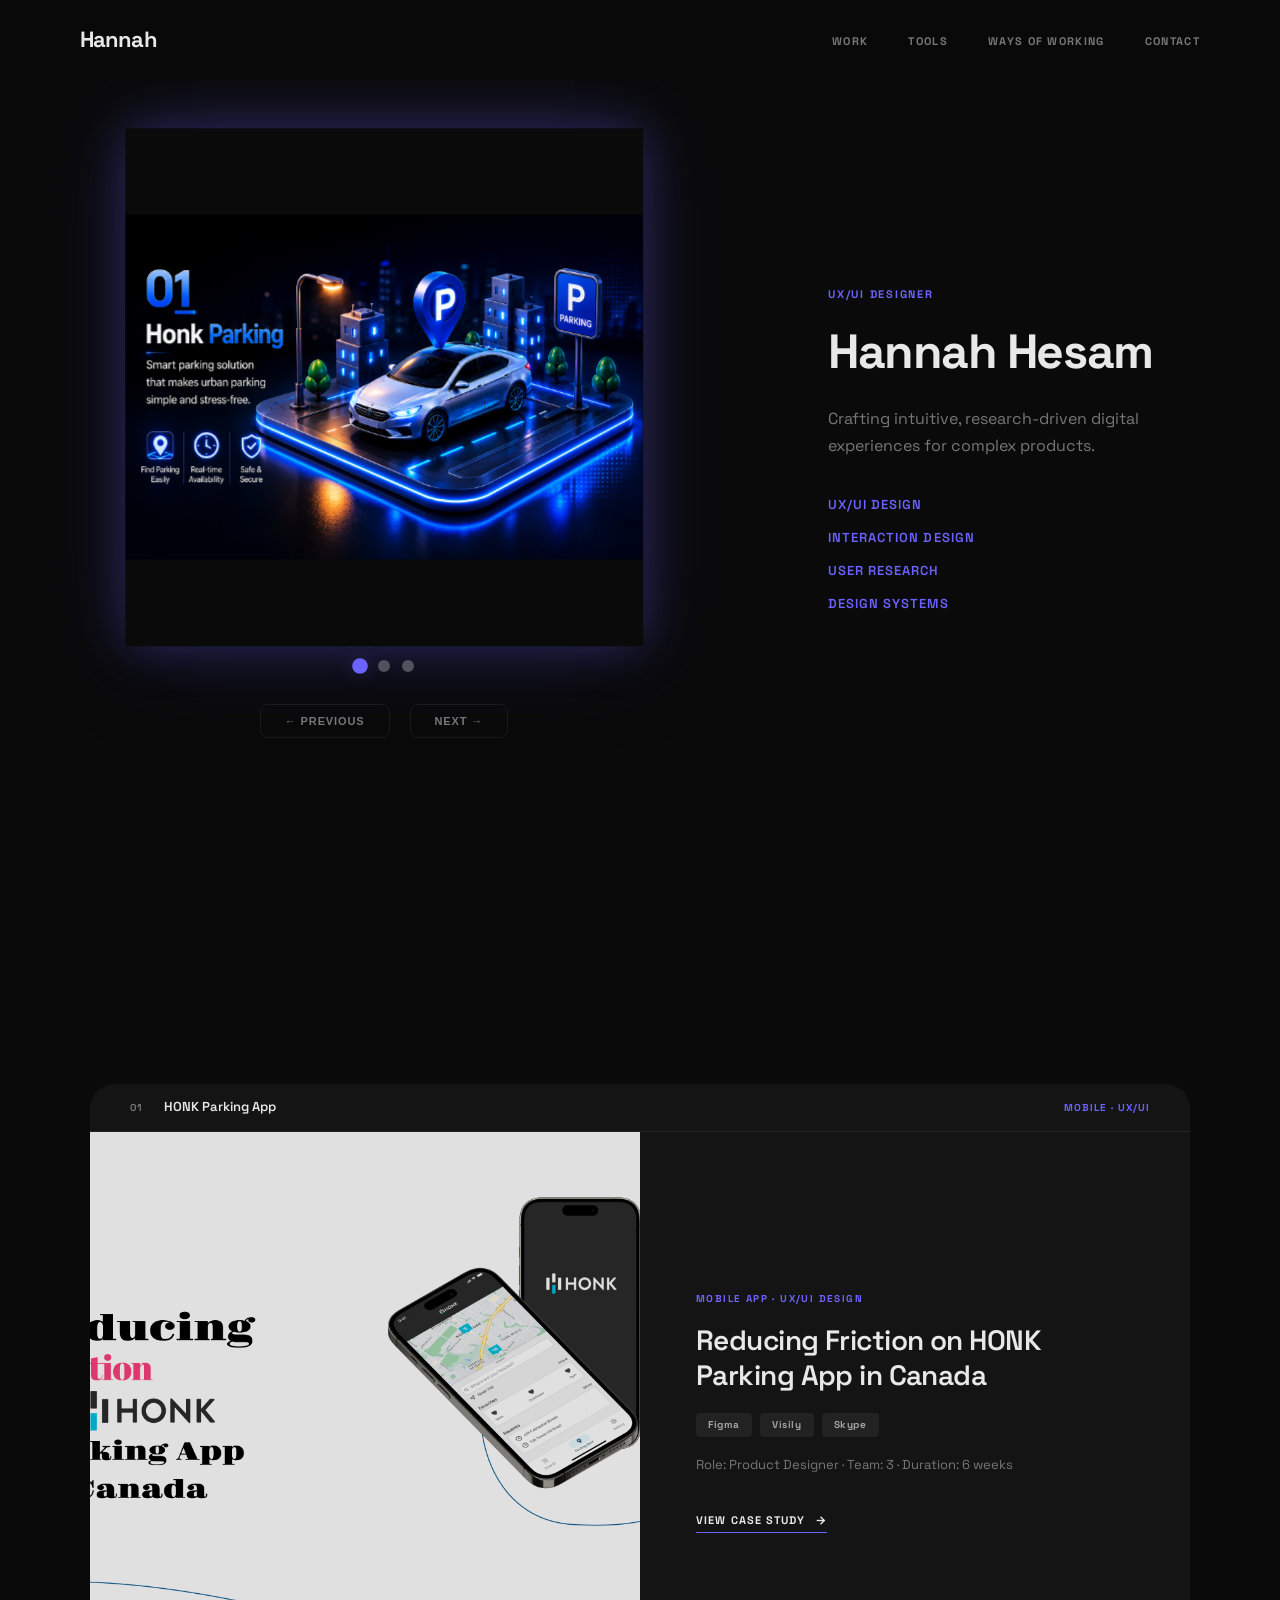
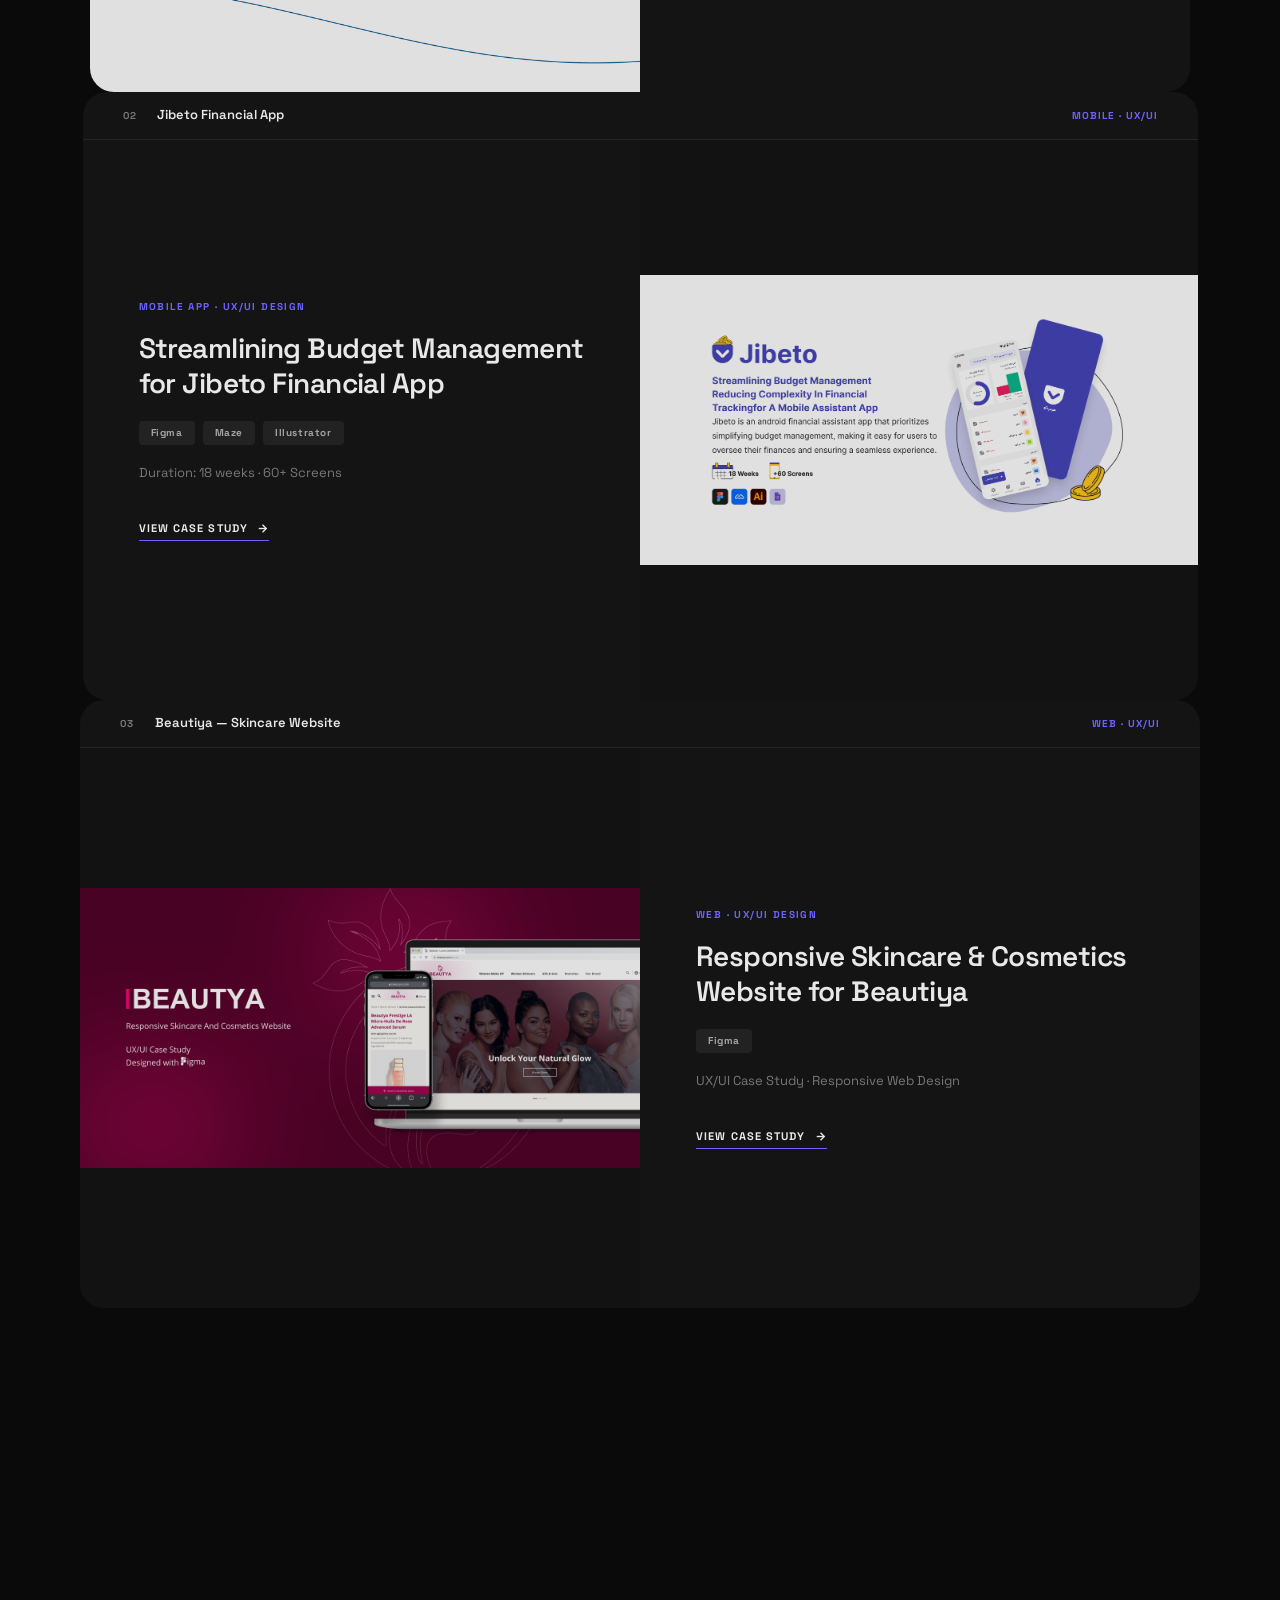
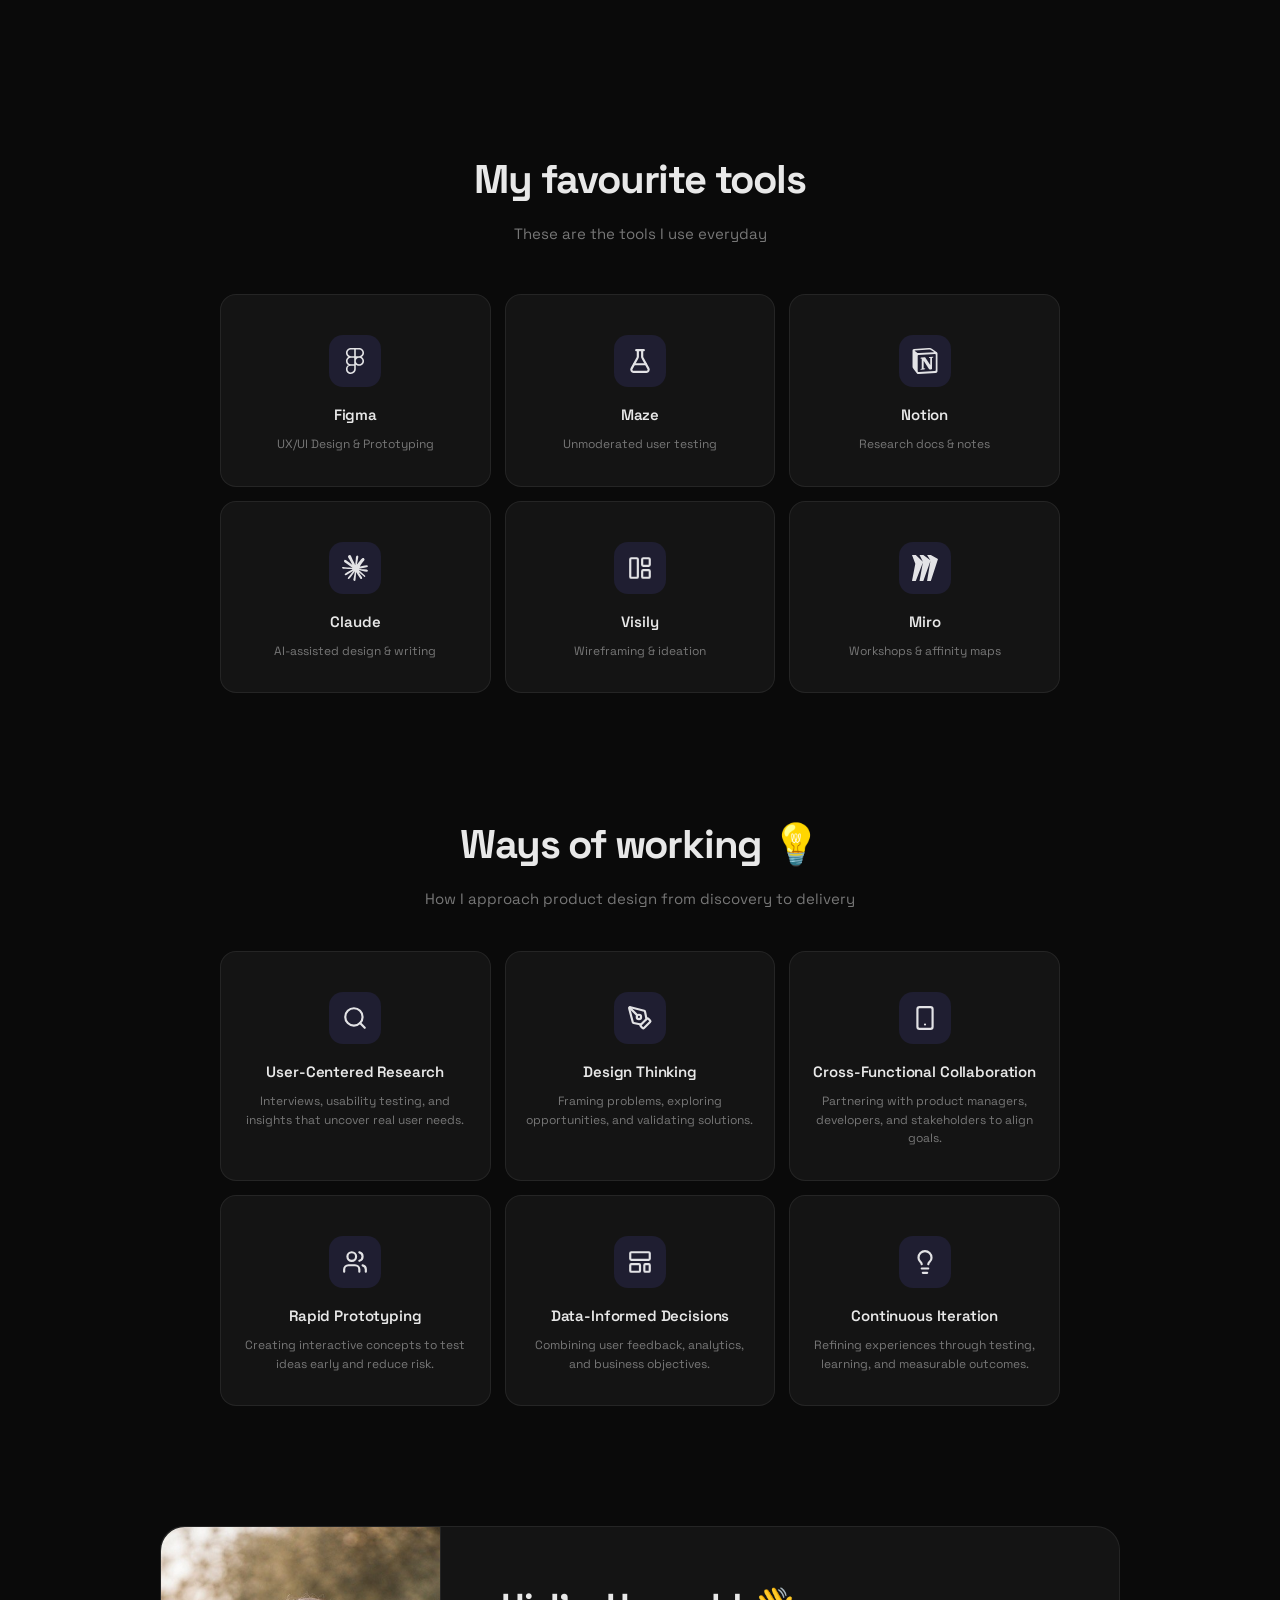
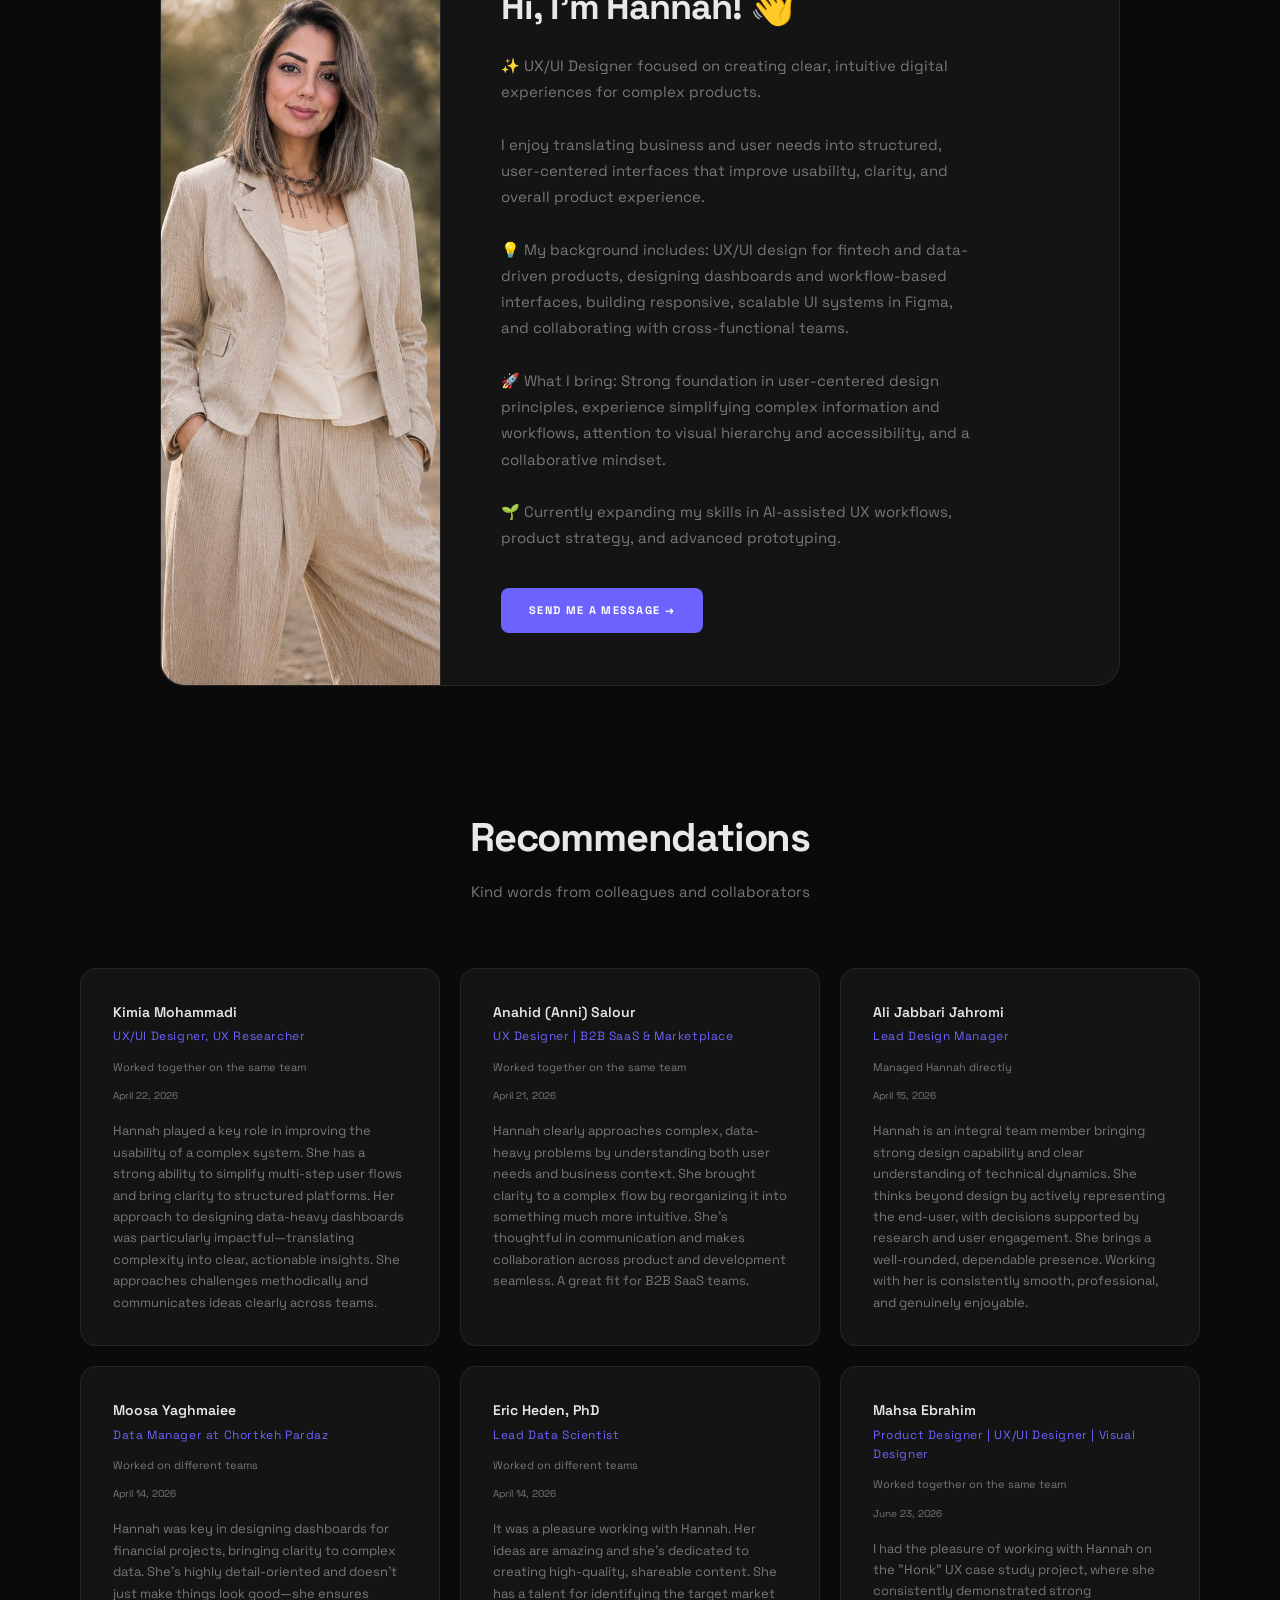
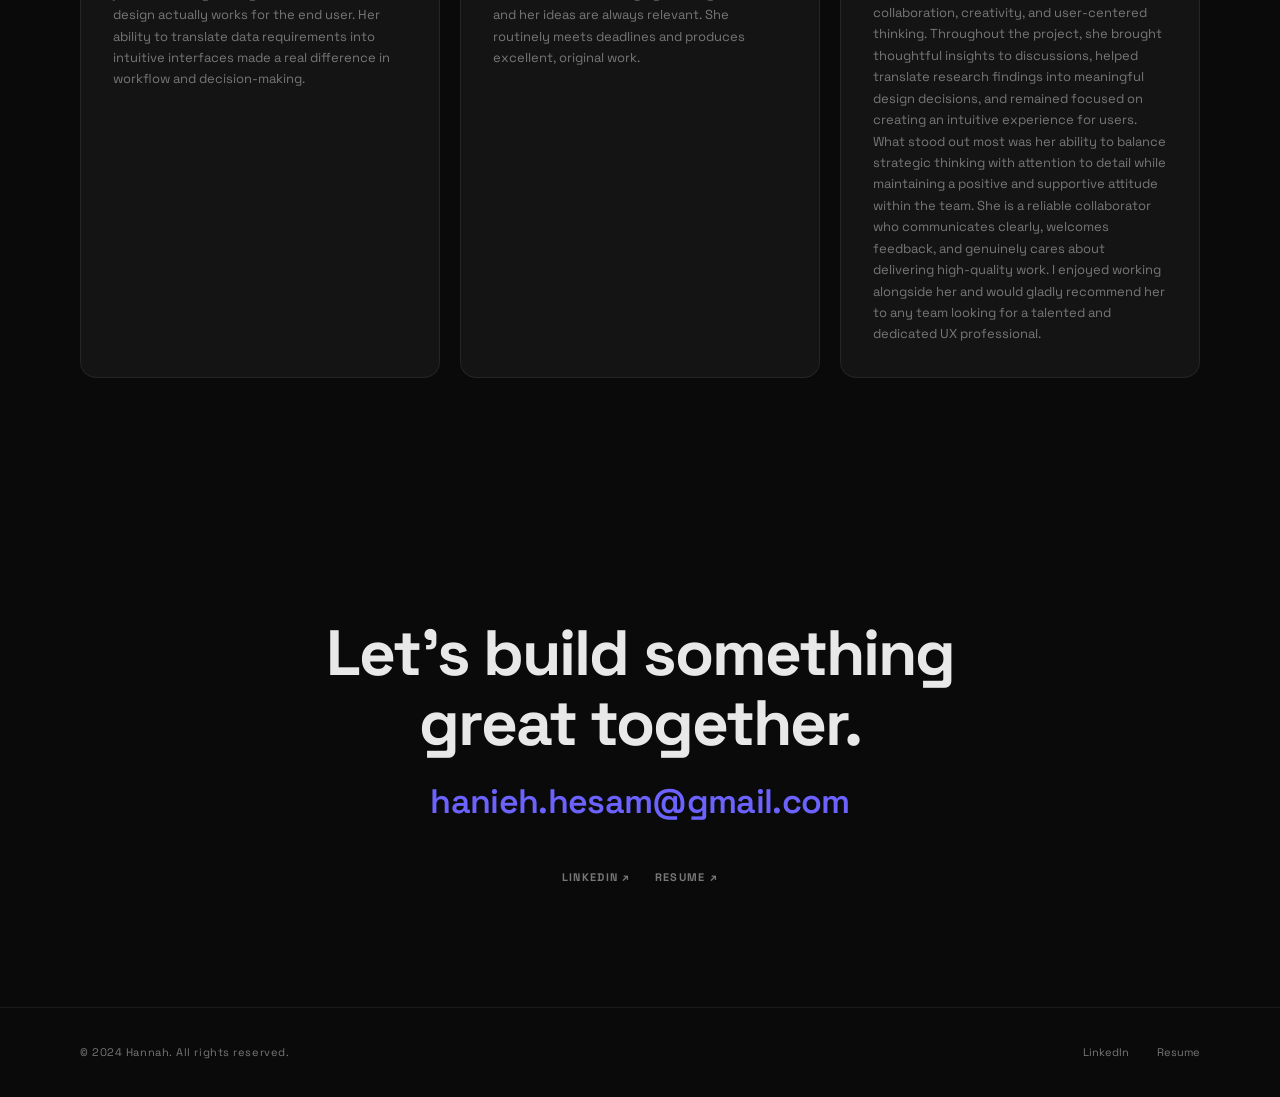
==== commit ede6a534: "3D version" ====
--- a/index.html
+++ b/index.html
@@ -67,7 +67,6 @@
       background: rgba(10,10,10,.85);
       backdrop-filter: blur(24px);
       -webkit-backdrop-filter: blur(24px);
-      border-bottom: 1px solid var(--border);
     }
     .nav-logo {
       font-size: 22px; font-weight:700; letter-spacing:-.04em;
@@ -102,55 +101,307 @@
       background:none; border:none; color:var(--text); cursor:pointer;
     }
 
-    /* ── HERO ── */
-    .hero {
-      min-height:100vh; display:flex; align-items:center;
-      padding: 120px 80px 80px; position:relative; overflow:hidden;
-      isolation: isolate; z-index: 1;
-    }
-    .hero-inner { width:100%; z-index:1; text-align:center; display:flex; flex-direction:column; align-items:center; }
-    .hero-label {
-      display:block; font-size:11px; font-weight:700; letter-spacing:.16em;
-      text-transform:uppercase; color:var(--accent); margin-bottom:28px;
-    }
-    .hero-h1 {
-      font-size: clamp(52px,8vw,96px); font-weight:700; line-height:1.0;
-      letter-spacing:-.04em; margin-bottom:28px;
-      display:flex; flex-wrap:wrap; gap:.08em .28em; justify-content:center;
-    }
-    .hero-h1 .w {
-      display:inline-block; opacity:0; filter:blur(10px); transform:translateY(40px);
-    }
-    .hero-h1 .w.in { animation: wordIn .7s cubic-bezier(.25,.46,.45,.94) forwards; }
-    .hero-h1 .accent { color: var(--accent); }
-
-    .hero-sub {
-      font-size:20px; line-height:1.65; color:var(--text-muted);
-      max-width:520px; margin-bottom:48px; text-align:center;
-      opacity:0; filter:blur(8px); transform:translateY(20px);
-      transition: all .7s cubic-bezier(.25,.46,.45,.94) .85s;
-    }
-    .hero-sub.in { opacity:1; filter:blur(0); transform:translateY(0); }
-    .hero-ctas {
-      display:flex; gap:16px; flex-wrap:wrap;
-      opacity:0; transform:translateY(16px);
-      transition: all .7s cubic-bezier(.25,.46,.45,.94) 1.05s;
-    }
-    .hero-ctas.in { opacity:1; transform:translateY(0); }
+    /* ── HERO WRAPPER — SIDE-BY-SIDE LAYOUT ── */
+    .hero-wrapper {
+      display: flex;
+      min-height: 100vh;
+      align-items: stretch;
+      background: var(--bg);
+    }
+
+    /* ── PREMIUM 3D CAROUSEL HERO ── */
+    .carousel-hero {
+      flex: 0 0 60%;
+      display: flex;
+      flex-direction: column;
+      align-items: center;
+      justify-content: center;
+      padding: 80px 40px;
+      position: relative;
+      overflow: hidden;
+      background: var(--bg);
+    }
+
+    /* ── HERO INFO SECTION ── */
+    .hero-info {
+      flex: 0 0 40%;
+      display: flex;
+      flex-direction: column;
+      align-items: flex-start;
+      justify-content: center;
+      padding: 80px 60px;
+      background: var(--bg);
+    }
+    .hero-info-label {
+      font-size: 11px;
+      font-weight: 700;
+      letter-spacing: .16em;
+      text-transform: uppercase;
+      color: var(--accent);
+      margin-bottom: 20px;
+      opacity: 0;
+      transform: translateY(20px);
+      animation: wordIn .7s cubic-bezier(.25,.46,.45,.94) .3s forwards;
+    }
+    .hero-info-name {
+      font-size: clamp(32px, 4vw, 48px);
+      font-weight: 700;
+      line-height: 1.2;
+      letter-spacing: -.03em;
+      margin-bottom: 24px;
+      opacity: 0;
+      transform: translateY(20px);
+      animation: wordIn .7s cubic-bezier(.25,.46,.45,.94) .4s forwards;
+    }
+    .hero-info-desc {
+      font-size: 16px;
+      line-height: 1.7;
+      color: var(--text-muted);
+      margin-bottom: 36px;
+      opacity: 0;
+      transform: translateY(20px);
+      animation: wordIn .7s cubic-bezier(.25,.46,.45,.94) .5s forwards;
+    }
+    .hero-info-specialties {
+      display: flex;
+      flex-direction: column;
+      gap: 12px;
+      opacity: 0;
+      transform: translateY(20px);
+      animation: wordIn .7s cubic-bezier(.25,.46,.45,.94) .6s forwards;
+    }
+    .hero-specialty {
+      font-size: 13px;
+      font-weight: 600;
+      letter-spacing: .08em;
+      text-transform: uppercase;
+      color: var(--accent);
+    }
+
+    .carousel-container {
+      width: 100%;
+      max-width: 500px;
+      height: 450px;
+      perspective: 1200px;
+      position: relative;
+      display: flex;
+      align-items: center;
+      justify-content: center;
+    }
+
+    .carousel-track {
+      position: relative;
+      width: 100%;
+      height: 100%;
+      display: flex;
+      align-items: center;
+      justify-content: center;
+    }
+
+    .carousel-item {
+      position: absolute;
+      width: 100%;
+      max-width: 450px;
+      height: 100%;
+      display: flex;
+      align-items: center;
+      justify-content: center;
+      will-change: transform, opacity;
+      transform-origin: center;
+      opacity: 0;
+      filter: blur(2px);
+      pointer-events: none;
+    }
+
+    .carousel-item img {
+      width: 100%;
+      height: 100%;
+      object-fit: contain;
+      object-position: center;
+      display: block;
+    }
+
+    /* Active (center) state */
+    .carousel-item.active {
+      transform: scale(1.15) translateZ(100px);
+      opacity: 1;
+      z-index: 3;
+      filter: none;
+      pointer-events: auto;
+      box-shadow:
+        0 0 40px rgba(108, 99, 255, 0.3),
+        0 0 80px rgba(108, 99, 255, 0.15),
+        0 20px 60px rgba(0, 0, 0, 0.4);
+      animation: carouselFloat 3s ease-in-out infinite;
+    }
+
+    /* Inactive (prev) state */
+    .carousel-item.prev {
+      transform: translateX(-280px) scale(0.85) translateZ(0);
+      opacity: 0;
+      z-index: 1;
+      filter: blur(3px);
+    }
+
+    /* Inactive (next) state */
+    .carousel-item.next {
+      transform: translateX(280px) scale(0.85) translateZ(0);
+      opacity: 0;
+      z-index: 1;
+      filter: blur(3px);
+    }
+
+    @keyframes carouselFloat {
+      0%, 100% { transform: scale(1.15) translateY(0px) translateZ(100px); }
+      50% { transform: scale(1.15) translateY(-12px) translateZ(100px); }
+    }
+
+    /* Smooth transitions with staggered timing */
+    .carousel-item.transitioning {
+      transition:
+        opacity 0.6s cubic-bezier(.25, .46, .45, .94),
+        transform 1.0s cubic-bezier(.25, .46, .45, .94),
+        filter 0.8s cubic-bezier(.25, .46, .45, .94),
+        box-shadow 1.0s cubic-bezier(.25, .46, .45, .94);
+    }
+
+    /* Suppress animation while transitioning */
+    .carousel-item.active.transitioning {
+      animation: none !important;
+    }
+
+    /* Navigation controls */
+    .carousel-nav {
+      display: flex;
+      gap: 12px;
+      margin-top: 48px;
+      justify-content: center;
+      z-index: 5;
+    }
+
+    .nav-dot {
+      width: 12px;
+      height: 12px;
+      border-radius: 50%;
+      background: rgba(232, 232, 232, 0.3);
+      border: none;
+      cursor: pointer;
+      transition: all .3s cubic-bezier(.25, .46, .45, .94);
+      padding: 0;
+    }
+
+    .nav-dot:hover {
+      background: rgba(232, 232, 232, 0.6);
+      transform: scale(1.2);
+    }
+
+    .nav-dot.active {
+      background: var(--accent);
+      box-shadow: 0 0 16px var(--accent-glow);
+      transform: scale(1.3);
+    }
+
+    .carousel-arrows {
+      display: flex;
+      gap: 20px;
+      margin-top: 32px;
+      justify-content: center;
+      z-index: 5;
+    }
+
+    .arrow {
+      padding: 10px 24px;
+      font-size: 11px;
+      font-weight: 700;
+      letter-spacing: .08em;
+      text-transform: uppercase;
+      background: transparent;
+      color: var(--text-muted);
+      border: 1px solid var(--border);
+      border-radius: var(--r-sm);
+      cursor: pointer;
+      transition: all .3s cubic-bezier(.25, .46, .45, .94);
+    }
+
+    .arrow:hover {
+      color: var(--text);
+      border-color: rgba(232, 232, 232, 0.3);
+      transform: translateY(-2px);
+    }
+
+    .arrow:active {
+      transform: translateY(0);
+    }
 
     /* buttons */
     .btn {
-      display:inline-flex; align-items:center; gap:8px;
-      font-size:11px; font-weight:700; letter-spacing:.12em; text-transform:uppercase;
-      text-decoration:none; padding:14px 28px; border-radius:var(--r-sm);
-      cursor:pointer; border:none;
-      transition: transform .2s cubic-bezier(.4,0,.2,1), box-shadow .2s;
-    }
-    .btn:active { transform:scale(.97) !important; }
-    .btn-fill { background:var(--accent); color:#fff; }
-    .btn-fill:hover { transform:scale(1.05); box-shadow:0 8px 32px var(--accent-glow); }
-    .btn-outline { background:transparent; color:var(--text); border:1px solid var(--border); }
-    .btn-outline:hover { transform:scale(1.05); border-color:rgba(255,255,255,.25); }
+      display: inline-flex;
+      align-items: center;
+      gap: 8px;
+      font-size: 11px;
+      font-weight: 700;
+      letter-spacing: .12em;
+      text-transform: uppercase;
+      text-decoration: none;
+      padding: 14px 28px;
+      border-radius: var(--r-sm);
+      cursor: pointer;
+      border: none;
+      transition: transform .2s cubic-bezier(.4, 0, .2, 1), box-shadow .2s;
+    }
+    .btn:active { transform: scale(.97) !important; }
+    .btn-fill { background: var(--accent); color: #fff; }
+    .btn-fill:hover { transform: scale(1.05); box-shadow: 0 8px 32px var(--accent-glow); }
+    .btn-outline { background: transparent; color: var(--text); border: 1px solid var(--border); }
+    .btn-outline:hover { transform: scale(1.05); border-color: rgba(255, 255, 255, .25); }
+
+    /* ── INTRO SECTION ── */
+    .intro-section {
+      padding: 100px 80px;
+      text-align: center;
+      background: var(--bg);
+      border-bottom: 1px solid var(--border);
+    }
+    .intro-headline {
+      font-size: clamp(28px, 4vw, 48px);
+      font-weight: 700;
+      letter-spacing: -.03em;
+      margin-bottom: 24px;
+      color: var(--text);
+    }
+    .intro-headline .accent {
+      color: var(--accent);
+    }
+    .intro-description {
+      font-size: 18px;
+      line-height: 1.7;
+      color: var(--text-muted);
+      max-width: 640px;
+      margin: 0 auto 48px;
+    }
+    .intro-specialties {
+      display: flex;
+      justify-content: center;
+      gap: 32px;
+      flex-wrap: wrap;
+      max-width: 800px;
+      margin: 0 auto;
+    }
+    .specialty-item {
+      font-size: 13px;
+      font-weight: 600;
+      letter-spacing: .08em;
+      text-transform: uppercase;
+      color: var(--accent);
+      position: relative;
+      padding: 0 16px;
+    }
+    .specialty-item:not(:last-child)::after {
+      content: '·';
+      position: absolute;
+      right: -16px;
+      color: var(--text-muted);
+    }
 
     /* ── SECTION SHELL ── */
     .sec { padding:120px 80px; }
@@ -412,7 +663,33 @@
       nav { padding:18px 24px; }
       .nav-links { display:none; }
       .hamburger { display:block; }
-      .hero { padding:100px 24px 60px; }
+      .hero-wrapper { flex-direction: column; min-height: auto; }
+      .carousel-hero { flex: 0 0 auto; padding: 60px 24px; min-height: auto; }
+      .hero-info { flex: 0 0 auto; padding: 50px 24px; }
+      .hero-info-name { font-size: 28px; margin-bottom: 16px; }
+      .hero-info-desc { font-size: 14px; margin-bottom: 28px; }
+      .hero-info-specialties { gap: 10px; }
+      .intro-section { padding: 80px 24px; }
+      .intro-description { font-size: 16px; }
+      .intro-specialties { gap: 16px; }
+      .specialty-item { padding: 0 8px; }
+      .specialty-item:not(:last-child)::after { right: -8px; }
+      .carousel-container { height: 380px; }
+      .carousel-item {
+        max-width: 320px;
+      }
+      .carousel-item.active {
+        transform: scale(1.1) translateZ(80px);
+      }
+      .carousel-item.prev,
+      .carousel-item.next {
+        transform: translateX(200px) scale(0.8) translateZ(0);
+      }
+      .carousel-item.prev {
+        transform: translateX(-200px) scale(0.8) translateZ(0);
+      }
+      .carousel-nav { margin-top: 36px; }
+      .carousel-arrows { margin-top: 24px; }
       .sec { padding:80px 24px; }
       /* Work sticky — disable on mobile, show flat */
       .work-section-header { padding: 80px 24px 48px; }
@@ -442,6 +719,28 @@
       footer { padding:28px 24px; flex-direction:column; gap:16px; text-align:center; }
     }
     @media(max-width:480px){
+      nav { padding:16px 16px; }
+      .hero-info { padding: 40px 16px; }
+      .hero-info-label { font-size: 10px; margin-bottom: 12px; }
+      .hero-info-name { font-size: 22px; margin-bottom: 14px; }
+      .hero-info-desc { font-size: 13px; margin-bottom: 24px; }
+      .intro-section { padding: 60px 16px; }
+      .intro-headline { font-size: 24px; margin-bottom: 16px; }
+      .intro-description { font-size: 14px; margin-bottom: 32px; }
+      .intro-specialties { gap: 12px; flex-direction: column; }
+      .specialty-item { padding: 0; }
+      .specialty-item:not(:last-child)::after { display: none; }
+      .carousel-hero { padding: 80px 16px 48px; }
+      .carousel-container { height: 300px; }
+      .carousel-item {
+        max-width: 260px;
+      }
+      .carousel-item.prev,
+      .carousel-item.next {
+        display: none;
+      }
+      .carousel-arrows { gap: 12px; }
+      .arrow { padding: 8px 16px; font-size: 10px; }
       .icon-grid { grid-template-columns: 1fr; }
       .icon-card { padding: 32px 16px 24px; }
     }
@@ -481,24 +780,56 @@
   <a href="#contact" onclick="closeMob()">Contact</a>
 </div>
 
-<!-- HERO -->
-<section class="hero">
-  <div class="hero-inner">
-    <span class="hero-label anim" id="hLabel">UX / UI Designer</span>
-    <h1 class="hero-h1" id="hTitle" aria-label="Hi, I am Hannah">
-      <span class="w">Hi,</span>
-      <span class="w">I&nbsp;am</span>
-      <span class="w accent">Hannah</span>
-    </h1>
-    <p class="hero-sub" id="hSub">
-      I craft research-driven digital experiences — from discovery to pixel-perfect handoff.
+<!-- HERO WRAPPER — CAROUSEL + INFO SIDE-BY-SIDE -->
+<div class="hero-wrapper">
+  <!-- CAROUSEL HERO -->
+  <section class="carousel-hero" id="carouselHero">
+    <div class="carousel-container">
+      <div class="carousel-track" id="carouselTrack">
+        <!-- Honk Parking -->
+        <div class="carousel-item active" data-index="0" data-project="honk">
+          <img src="Home Hero/01_Honk.png" alt="Honk Parking Project" loading="lazy">
+        </div>
+        <!-- Jibeto Finance -->
+        <div class="carousel-item next" data-index="1" data-project="jibeto">
+          <img src="Home Hero/02_Jibeto.png" alt="Jibeto Finance Project" loading="lazy">
+        </div>
+        <!-- Beautiya -->
+        <div class="carousel-item next" data-index="2" data-project="beautiya">
+          <img src="Home Hero/03_Beautya.png" alt="Beautiya Project" loading="lazy">
+        </div>
+      </div>
+    </div>
+
+    <!-- Navigation Dots -->
+    <div class="carousel-nav">
+      <button class="nav-dot active" data-index="0" aria-label="Project 1: Honk Parking"></button>
+      <button class="nav-dot" data-index="1" aria-label="Project 2: Jibeto Finance"></button>
+      <button class="nav-dot" data-index="2" aria-label="Project 3: Beautiya"></button>
+    </div>
+
+    <!-- Navigation Arrows -->
+    <div class="carousel-arrows">
+      <button class="arrow prev" aria-label="Previous project">← Previous</button>
+      <button class="arrow next" aria-label="Next project">Next →</button>
+    </div>
+  </section>
+
+  <!-- HERO INFO SECTION -->
+  <section class="hero-info">
+    <div class="hero-info-label">UX/UI Designer</div>
+    <h1 class="hero-info-name">Hannah Hesam</h1>
+    <p class="hero-info-desc">
+      Crafting intuitive, research-driven digital experiences for complex products.
     </p>
-    <div class="hero-ctas" id="hCtas">
-      <a href="#work" class="btn btn-fill">View Work</a>
-      <a href="#contact" class="btn btn-outline">Contact Me</a>
-    </div>
-  </div>
-</section>
+    <div class="hero-info-specialties">
+      <div class="hero-specialty">UX/UI Design</div>
+      <div class="hero-specialty">Interaction Design</div>
+      <div class="hero-specialty">User Research</div>
+      <div class="hero-specialty">Design Systems</div>
+    </div>
+  </section>
+</div>
 
 <!-- WORK — Identical sticky fold to stacky.framer.website -->
 <!--
@@ -778,13 +1109,20 @@
       <div class="rec-date">April 14, 2026</div>
       <div class="rec-text">It was a pleasure working with Hannah. Her ideas are amazing and she's dedicated to creating high-quality, shareable content. She has a talent for identifying the target market and her ideas are always relevant. She routinely meets deadlines and produces excellent, original work.</div>
     </div>
+    <div class="rec-card anim d5">
+      <div class="rec-author">Mahsa Ebrahim</div>
+      <div class="rec-title">Product Designer | UX/UI Designer | Visual Designer</div>
+      <div class="rec-relation">Worked together on the same team</div>
+      <div class="rec-date">June 23, 2026</div>
+      <div class="rec-text">I had the pleasure of working with Hannah on the "Honk" UX case study project, where she consistently demonstrated strong collaboration, creativity, and user-centered thinking. Throughout the project, she brought thoughtful insights to discussions, helped translate research findings into meaningful design decisions, and remained focused on creating an intuitive experience for users. What stood out most was her ability to balance strategic thinking with attention to detail while maintaining a positive and supportive attitude within the team. She is a reliable collaborator who communicates clearly, welcomes feedback, and genuinely cares about delivering high-quality work. I enjoyed working alongside her and would gladly recommend her to any team looking for a talented and dedicated UX professional.</div>
+    </div>
   </div>
 </section>
 
 <!-- CONTACT -->
 <section class="contact-sec" id="contact">
   <h2 class="contact-h anim">Let's build something<br>great together.</h2>
-<a href="mailto:hanieh.hesam@gmail.com" class="contact-email anim d2">hanieh.hesam@gmail.com</a>
+  <a href="mailto:hanieh.hesam@gmail.com" class="contact-email anim d2">hanieh.hesam@gmail.com</a>
   <div class="contact-socials anim d3">
     <a href="https://www.linkedin.com/in/hannah-hesam/?lipi=urn%3Ali%3Apage%3Ad_flagship3_profile_view_base_contact_details%3Bv1RwMyJSRaONhoY%2FcxsM%2FA%3D%3D" class="soc-link" target="_blank" rel="noopener">LinkedIn ↗</a>
     <a href="resources/hannah_cv.pdf" class="soc-link" target="_blank" rel="noopener">Resume ↗</a>
@@ -811,18 +1149,125 @@
     document.body.style.overflow='';
   }
 
-  // Hero word animation
-  function runHero(){
-    const words = document.querySelectorAll('.hero-h1 .w');
-    words.forEach((w,i)=>{
-      setTimeout(()=>w.classList.add('in'), i*110);
-    });
-    const t = words.length * 110 + 120;
-    setTimeout(()=>{
-      document.getElementById('hLabel').classList.add('in');
-      document.getElementById('hSub').classList.add('in');
-      document.getElementById('hCtas').classList.add('in');
-    }, t);
+  // Premium 3D Carousel System
+  class Carousel {
+    constructor() {
+      this.currentIndex = 0;
+      this.itemCount = 3;
+      this.autoRotateDelay = 4500; // 4.5 seconds
+      this.transitionDuration = 1200; // 1.2 seconds
+      this.autoRotateTimer = null;
+      this.isTransitioning = false;
+
+      this.track = document.getElementById('carouselTrack');
+      this.items = document.querySelectorAll('.carousel-item');
+      this.navDots = document.querySelectorAll('.nav-dot');
+      this.prevBtn = document.querySelector('.arrow.prev');
+      this.nextBtn = document.querySelector('.arrow.next');
+
+      this.init();
+    }
+
+    init() {
+      // Event listeners
+      this.prevBtn?.addEventListener('click', () => this.handleNav('prev'));
+      this.nextBtn?.addEventListener('click', () => this.handleNav('next'));
+      this.navDots.forEach((dot, index) => {
+        dot.addEventListener('click', () => this.goToSlide(index));
+      });
+
+      // Keyboard navigation
+      document.addEventListener('keydown', (e) => {
+        if (e.key === 'ArrowLeft') this.handleNav('prev');
+        if (e.key === 'ArrowRight') this.handleNav('next');
+      });
+
+      // Mouse wheel navigation (optional)
+      let wheelTimeout;
+      document.addEventListener('wheel', (e) => {
+        clearTimeout(wheelTimeout);
+        wheelTimeout = setTimeout(() => {
+          if (e.deltaY > 0) this.handleNav('next');
+          if (e.deltaY < 0) this.handleNav('prev');
+        }, 100);
+      }, { passive: true });
+
+      // Start auto-rotation
+      this.startAutoRotate();
+
+      // Pause on hover
+      this.track?.addEventListener('mouseenter', () => this.pauseAutoRotate());
+      this.track?.addEventListener('mouseleave', () => this.startAutoRotate());
+    }
+
+    handleNav(direction) {
+      this.pauseAutoRotate();
+      if (direction === 'prev') {
+        this.currentIndex = (this.currentIndex - 1 + this.itemCount) % this.itemCount;
+      } else {
+        this.currentIndex = (this.currentIndex + 1) % this.itemCount;
+      }
+      this.updateCarousel();
+      this.startAutoRotate();
+    }
+
+    goToSlide(index) {
+      this.pauseAutoRotate();
+      this.currentIndex = index;
+      this.updateCarousel();
+      this.startAutoRotate();
+    }
+
+    updateCarousel() {
+      // Add transitioning class to all items to enable CSS transitions
+      this.items.forEach(item => {
+        item.classList.add('transitioning');
+      });
+
+      // Small delay to ensure transitioning class is applied before state changes
+      requestAnimationFrame(() => {
+        this.items.forEach((item, index) => {
+          // Reset state classes
+          item.classList.remove('active', 'prev', 'next');
+
+          // Apply new state based on position relative to current index
+          if (index === this.currentIndex) {
+            item.classList.add('active');
+          } else if (index === (this.currentIndex - 1 + this.itemCount) % this.itemCount) {
+            item.classList.add('prev');
+          } else {
+            item.classList.add('next');
+          }
+        });
+      });
+
+      // Update navigation dots
+      this.navDots.forEach((dot, index) => {
+        dot.classList.toggle('active', index === this.currentIndex);
+      });
+
+      // Remove transition class after animation completes to reset timing
+      setTimeout(() => {
+        this.items.forEach(item => item.classList.remove('transitioning'));
+      }, 1000);
+    }
+
+    startAutoRotate() {
+      if (this.autoRotateTimer) clearInterval(this.autoRotateTimer);
+      this.autoRotateTimer = setInterval(() => {
+        this.currentIndex = (this.currentIndex + 1) % this.itemCount;
+        this.updateCarousel();
+      }, this.autoRotateDelay + this.transitionDuration);
+    }
+
+    pauseAutoRotate() {
+      if (this.autoRotateTimer) clearInterval(this.autoRotateTimer);
+    }
+  }
+
+  // Initialize carousel on page load
+  function runHero() {
+    window.carousel = new Carousel();
   }
 
   // Intersection observer
